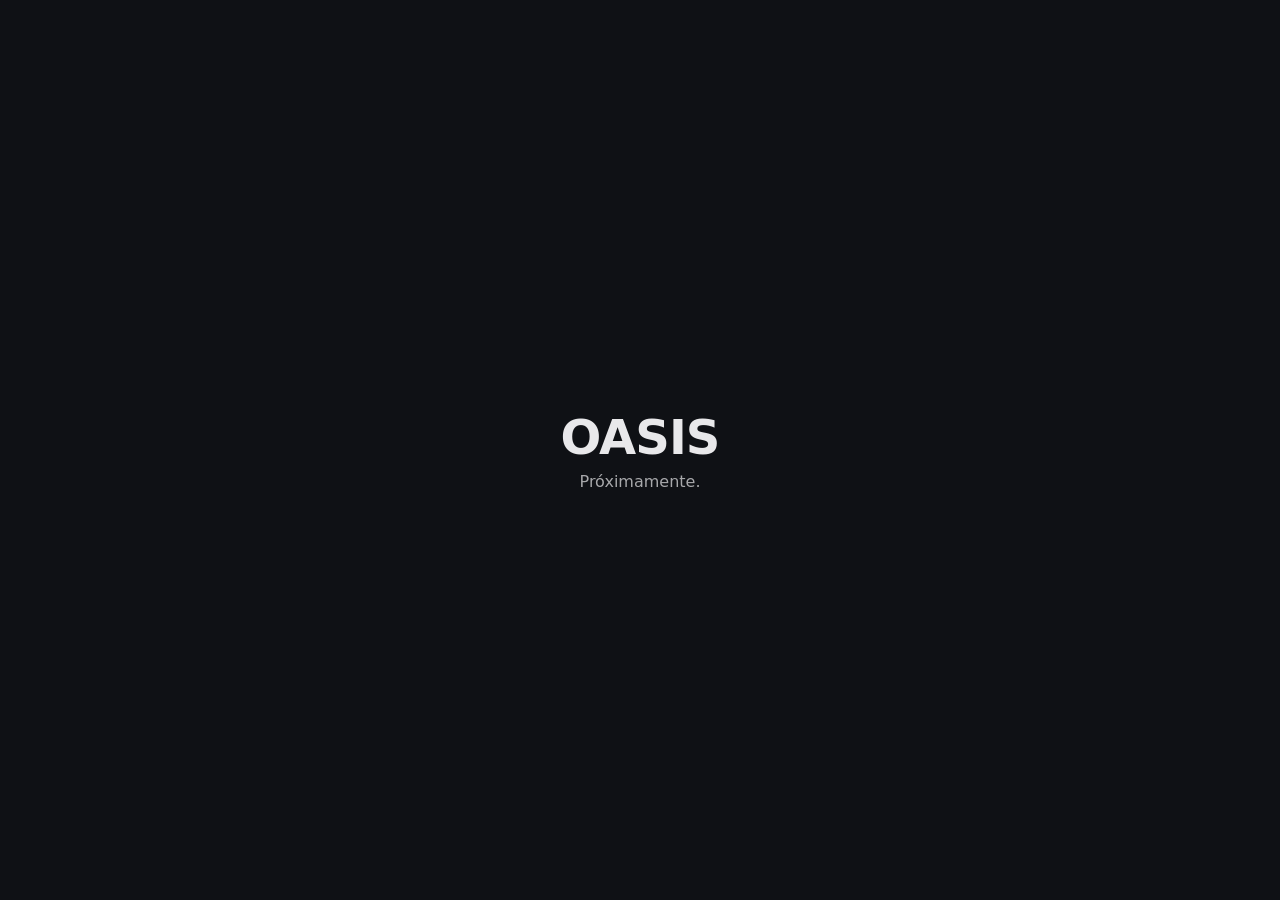
==== index.html @ 31f681fe "Página temporal «Próximamente»" ====
<!doctype html>
<html lang="es">
<head>
<meta charset="utf-8">
<meta name="viewport" content="width=device-width, initial-scale=1">
<title>OASIS · Próximamente</title>
<meta name="robots" content="noindex">
<style>
  :root { color-scheme: light dark; }
  html,body { height:100%; margin:0; }
  body { display:grid; place-items:center; font-family: system-ui, -apple-system, "Segoe UI", sans-serif; background:#0f1115; color:#e8e8ea; }
  main { text-align:center; padding:16px; }
  h1 { font-size: clamp(1.8rem, 5vw, 3rem); margin:0 0 .4rem; letter-spacing:-.02em; }
  p { margin:0; opacity:.7; }
</style>
</head>
<body>
<main>
  <h1>OASIS</h1>
  <p>Próximamente.</p>
</main>
</body>
</html>
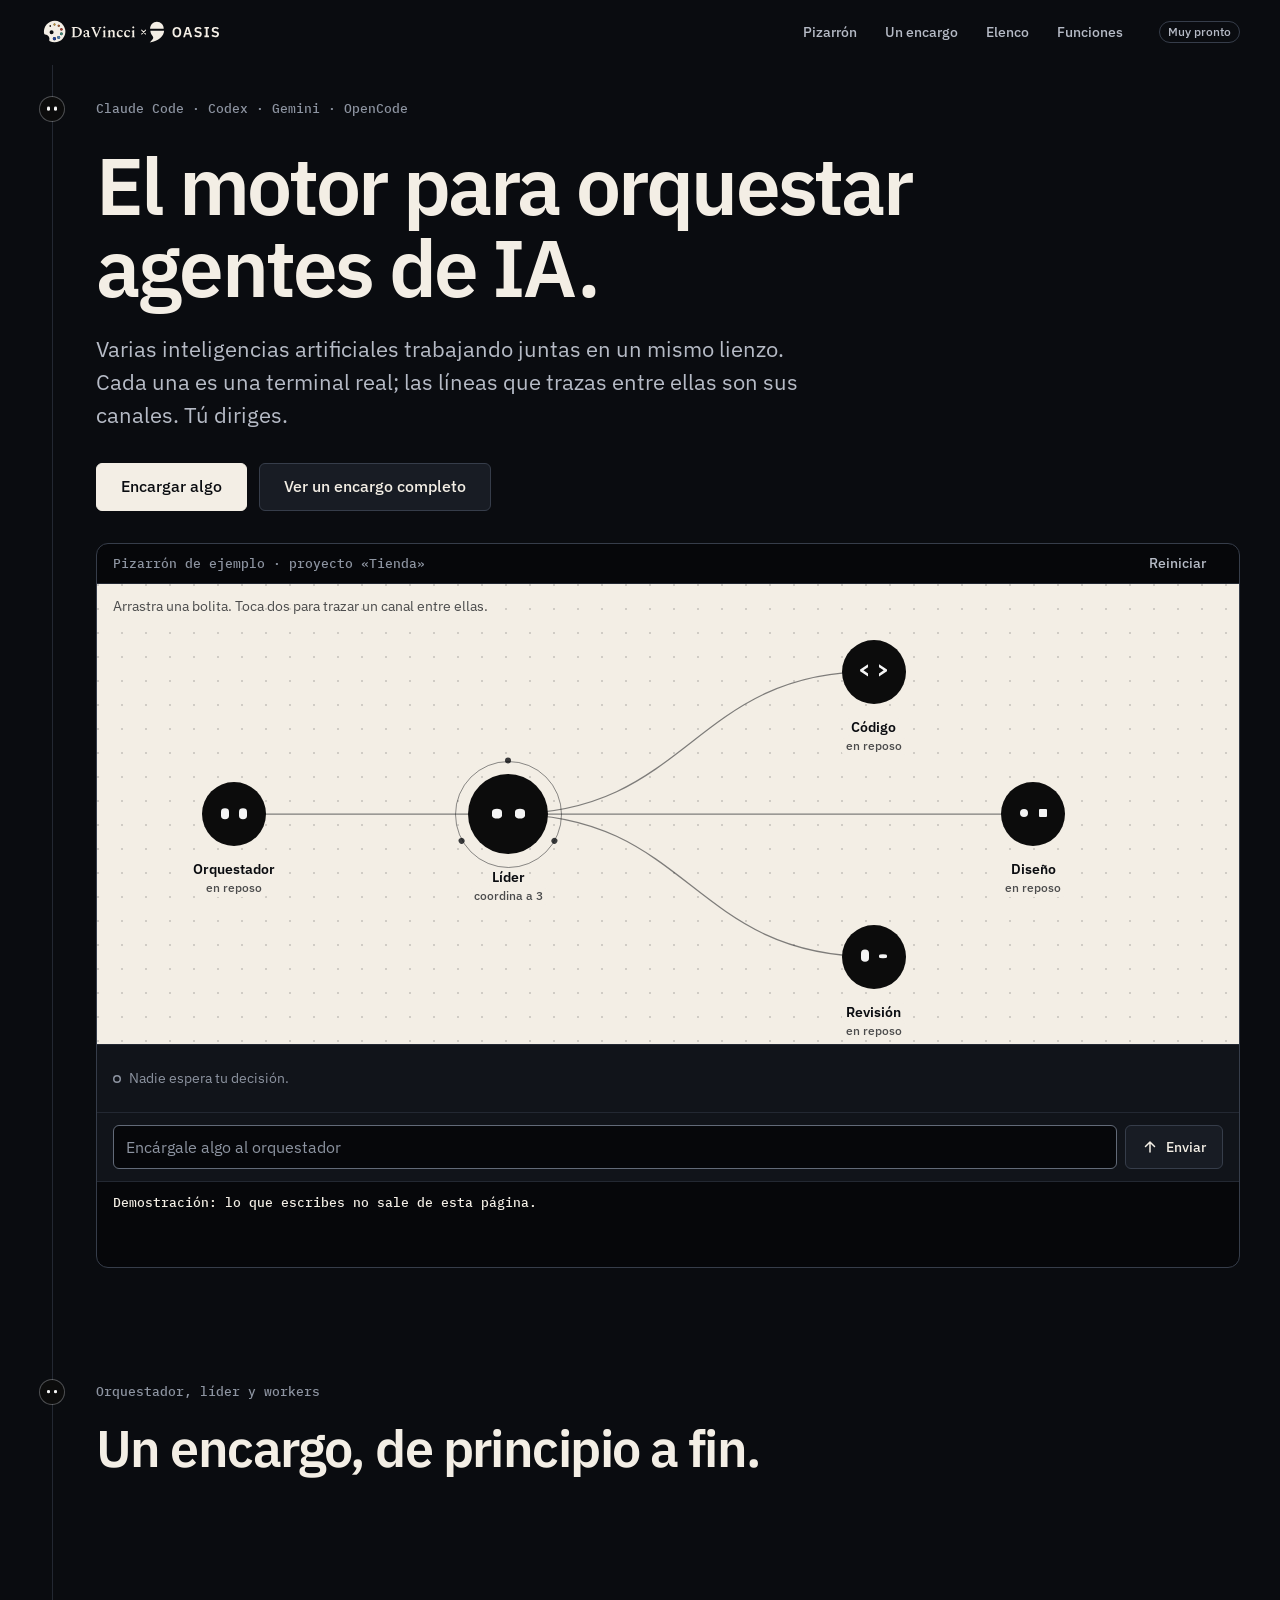
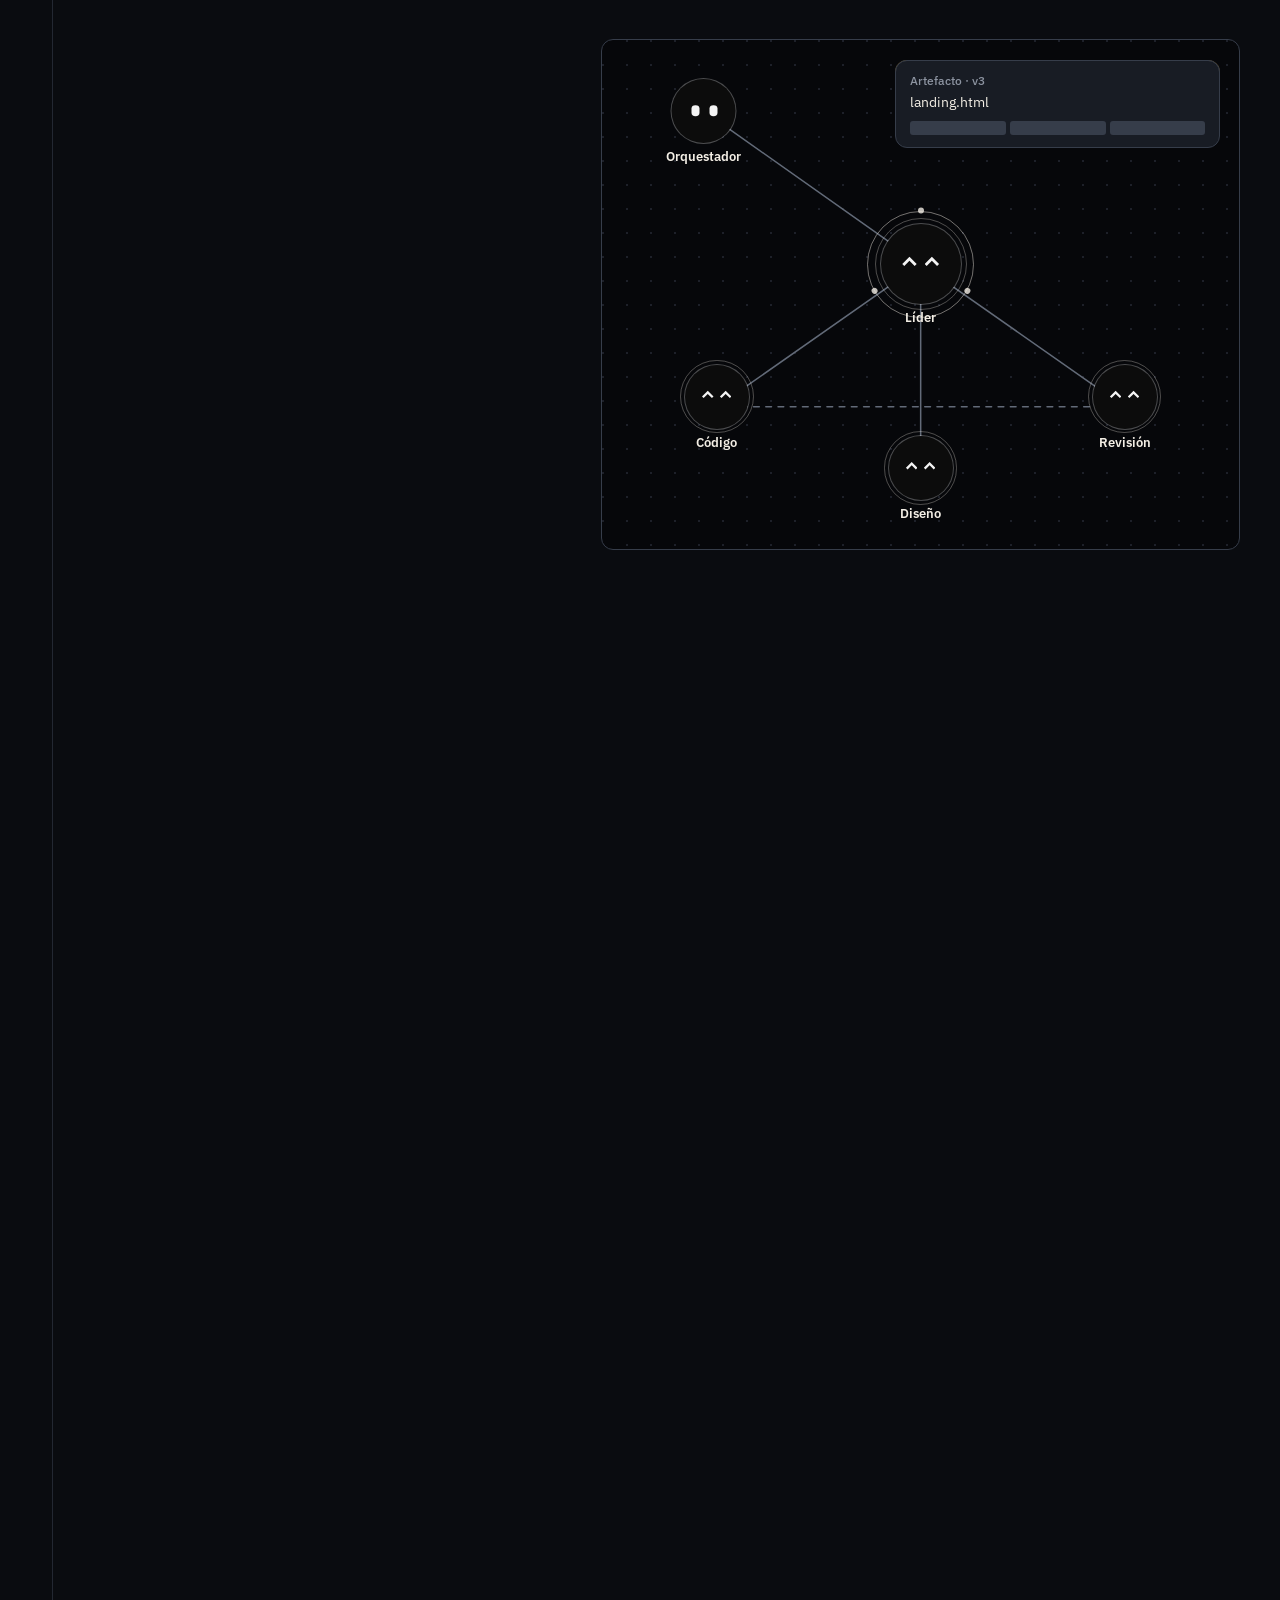
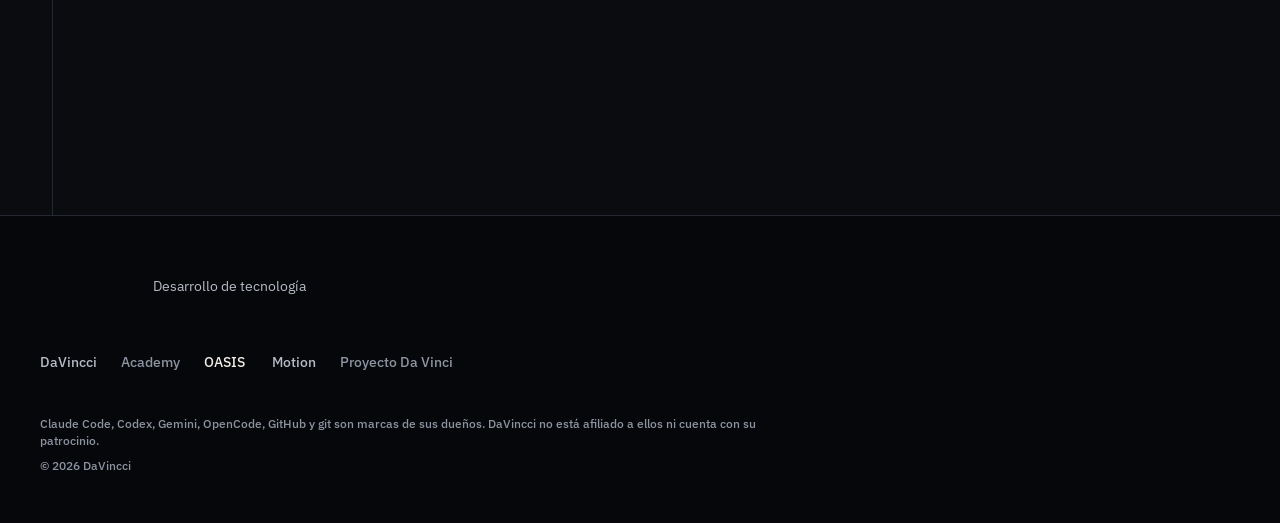
==== commit 66a19099: "Landing de oasis.davincci.tech" ====
--- a/index.html
+++ b/index.html
@@ -1,23 +1,423 @@
 <!doctype html>
-<html lang="es">
+<html lang="es-MX">
 <head>
 <meta charset="utf-8">
 <meta name="viewport" content="width=device-width, initial-scale=1">
-<title>OASIS · Próximamente</title>
-<meta name="robots" content="noindex">
-<style>
-  :root { color-scheme: light dark; }
-  html,body { height:100%; margin:0; }
-  body { display:grid; place-items:center; font-family: system-ui, -apple-system, "Segoe UI", sans-serif; background:#0f1115; color:#e8e8ea; }
-  main { text-align:center; padding:16px; }
-  h1 { font-size: clamp(1.8rem, 5vw, 3rem); margin:0 0 .4rem; letter-spacing:-.02em; }
-  p { margin:0; opacity:.7; }
-</style>
+<meta http-equiv="Content-Security-Policy" content="default-src 'none'; script-src 'self'; style-src 'self'; img-src 'self'; font-src 'self'; base-uri 'none'; form-action 'none'">
+<meta name="referrer" content="strict-origin-when-cross-origin">
+<title>OASIS · El motor para orquestar agentes de IA</title>
+<meta name="description" content="OASIS es un pizarrón donde varias inteligencias artificiales trabajan juntas: terminales reales sobre un lienzo, unidas por líneas que son sus canales. Tú diriges.">
+<meta name="theme-color" content="#0A0C10">
+<meta name="color-scheme" content="dark">
+<link rel="icon" href="comun/marca/oasis/reflejo-favicon.svg" type="image/svg+xml">
+<link rel="preload" href="comun/fuentes/ibm-plex-sans-latin-400-normal.woff2" as="font" type="font/woff2" crossorigin>
+<link rel="preload" href="comun/fuentes/ibm-plex-sans-latin-600-normal.woff2" as="font" type="font/woff2" crossorigin>
+<link rel="stylesheet" href="comun/agentitos.css">
+<link rel="stylesheet" href="comun/base.css">
+<link rel="stylesheet" href="oasis.css">
+<script src="comun/arranque.js"></script>
 </head>
 <body>
-<main>
-  <h1>OASIS</h1>
-  <p>Próximamente.</p>
+<a class="saltar" href="#contenido">Saltar al contenido</a>
+
+<header class="barra">
+  <div class="cont">
+    <a class="marca" href="#contenido" aria-label="DaVincci × OASIS, inicio">
+      <img src="comun/marca/lockup-oasis-color-oscuro.svg" alt="DaVincci × OASIS" width="179" height="28">
+    </a>
+    <nav class="barra-nav" aria-label="Secciones">
+      <a href="#pizarron">Pizarrón</a>
+      <a href="#equipo">Un encargo</a>
+      <a href="#elenco">Elenco</a>
+      <a href="#funciones">Funciones</a>
+    </nav>
+    <div class="barra-fin"><span class="etiqueta">Muy pronto</span></div>
+    <details class="menu">
+      <summary aria-label="Menú">
+        <svg class="tres" viewBox="0 0 20 20" aria-hidden="true"><path d="M3 6h14M3 10h14M3 14h14"/></svg>
+        <svg class="x" viewBox="0 0 20 20" aria-hidden="true"><path d="M5 5l10 10M15 5L5 15"/></svg>
+      </summary>
+      <nav class="menu-panel" aria-label="Secciones">
+        <a href="#pizarron">Pizarrón</a>
+        <a href="#equipo">Un encargo</a>
+        <a href="#elenco">Elenco</a>
+        <a href="#funciones">Funciones</a>
+        <p class="nota"><span class="etiqueta">Muy pronto</span></p>
+      </nav>
+    </details>
+  </div>
+</header>
+
+<main id="contenido">
+  <div class="recorrido" aria-hidden="true"><div><i></i><b></b></div></div>
+
+  <section class="tramo heroe" id="pizarron" aria-labelledby="t-heroe">
+    <div class="cont">
+      <div class="tramo-cab heroe-cab">
+        <p class="sobre"><span class="nodo" aria-hidden="true"><span class="agentito t24" data-rol="general" data-animo="reposo" data-chico aria-hidden="true"><span class="ag-orbe"></span><span class="ag-anillo"></span><span class="ag-cara"><span class="ag-mirada"><span class="ag-ojo"><i class="ag-parpado"></i></span><span class="ag-ojo"><i class="ag-parpado"></i></span></span></span></span></span><span class="dato">Claude Code · Codex · Gemini · OpenCode</span></p>
+        <h1 class="display-1" id="t-heroe">El motor para orquestar agentes de IA.</h1>
+        <p class="entrada">Varias inteligencias artificiales trabajando juntas en un mismo lienzo. Cada una es una terminal real; las líneas que trazas entre ellas son sus canales. Tú diriges.</p>
+        <div class="heroe-botones">
+          <a class="btn primario l" href="#encargo" data-enfoca="#encargo">Encargar algo</a>
+          <a class="btn l" href="#equipo">Ver un encargo completo</a>
+        </div>
+      </div>
+
+      <div class="marco pizarron rv" id="demo" data-pausa data-pizarron>
+        <div class="marco-cab">
+          <span class="dato">Pizarrón de ejemplo<span class="solo-ancho"> · proyecto «Tienda»</span></span>
+          <span class="fin"><button type="button" class="btn fantasma m" data-reiniciar>Reiniciar</button></span>
+        </div>
+        <div class="lienzo lienzo-crema" data-lienzo>
+          <svg class="lineas" viewBox="0 0 100 100" preserveAspectRatio="none" aria-hidden="true" focusable="false">
+            <g class="respaldo ancho"><path d="M12 50 36 50M36 50 68 19M36 50 82 50M36 50 68 81"/></g>
+            <g class="respaldo angosto"><path d="M50 13 50 42M50 42 18 77M50 42 50 82M50 42 82 77"/></g>
+            <g data-hilos></g>
+          </svg>
+          <button type="button" class="n n-orq" data-id="orq" data-nombre="Orquestador">
+            <span class="agentito" data-rol="general" data-animo="reposo" data-mira="puntero" aria-hidden="true"><span class="ag-orbe"></span><span class="ag-anillo"></span><span class="ag-cara"><span class="ag-mirada"><span class="ag-ojo"><i class="ag-parpado"></i></span><span class="ag-ojo"><i class="ag-parpado"></i></span></span></span></span>
+            <span class="n-nombre">Orquestador</span><span class="n-estado" data-estado>en reposo</span>
+          </button>
+          <button type="button" class="n n-lid" data-id="lid" data-nombre="Líder">
+            <span class="agentito jefe" data-rol="lider" data-animo="reposo" data-mira="puntero" aria-hidden="true"><span class="ag-orbita"><i></i><i></i><i></i></span><span class="ag-orbe"></span><span class="ag-anillo"></span><span class="ag-cara"><span class="ag-mirada"><span class="ag-ojo"><i class="ag-parpado"></i></span><span class="ag-ojo"><i class="ag-parpado"></i></span></span></span></span>
+            <span class="n-nombre">Líder</span><span class="n-estado" data-estado>coordina a 3</span>
+          </button>
+          <button type="button" class="n n-cod" data-id="cod" data-nombre="Código">
+            <span class="agentito" data-rol="codigo" data-animo="reposo" data-mira="puntero" aria-hidden="true"><span class="ag-orbe"></span><span class="ag-anillo"></span><span class="ag-cara"><span class="ag-mirada"><span class="ag-ojo"><i class="ag-parpado"></i></span><span class="ag-ojo"><i class="ag-parpado"></i></span></span></span></span>
+            <span class="n-nombre">Código</span><span class="n-estado" data-estado>en reposo</span>
+          </button>
+          <button type="button" class="n n-dis" data-id="dis" data-nombre="Diseño">
+            <span class="agentito" data-rol="diseno" data-animo="reposo" data-mira="puntero" aria-hidden="true"><span class="ag-orbe"></span><span class="ag-anillo"></span><span class="ag-cara"><span class="ag-mirada"><span class="ag-ojo"><i class="ag-parpado"></i></span><span class="ag-ojo"><i class="ag-parpado"></i></span></span></span></span>
+            <span class="n-nombre">Diseño</span><span class="n-estado" data-estado>en reposo</span>
+          </button>
+          <button type="button" class="n n-rev" data-id="rev" data-nombre="Revisión">
+            <span class="agentito" data-rol="revision" data-animo="reposo" data-mira="puntero" aria-hidden="true"><span class="ag-orbe"></span><span class="ag-anillo"></span><span class="ag-cara"><span class="ag-mirada"><span class="ag-ojo"><i class="ag-parpado"></i></span><span class="ag-ojo"><i class="ag-parpado"></i></span></span></span></span>
+            <span class="n-nombre">Revisión</span><span class="n-estado" data-estado>en reposo</span>
+          </button>
+
+          <p class="pista cuerpo-s" data-pista>Arrastra una bolita. Toca dos para trazar un canal entre ellas.</p>
+        </div>
+
+        <div class="decision" data-decision data-pide="no" aria-live="polite">
+          <p class="cuerpo-s decision-libre"><span class="punto hueco" aria-hidden="true"></span>Nadie espera tu decisión.</p>
+          <p class="cuerpo-s decision-pide"><span class="punto aviso" aria-hidden="true"></span><b>Revisión espera tu decisión.</b> <span data-pregunta>¿Publico la landing con el checkout nuevo?</span></p>
+          <div class="decision-botones decision-pide">
+            <button type="button" class="btn" data-responde="aprobar">Aprobar</button>
+            <button type="button" class="btn fantasma" data-responde="cambios">Pedir cambios</button>
+          </div>
+        </div>
+
+        <div class="encargo" data-encargo role="group" aria-label="Encargo de ejemplo">
+          <label class="solo-lector" for="encargo">Encargo para el orquestador</label>
+          <input id="encargo" name="encargo" type="text" autocomplete="off" maxlength="120" placeholder="Encárgale algo al orquestador" enterkeyhint="send">
+          <button type="button" class="btn" data-envia aria-label="Enviar el encargo">
+            <svg viewBox="0 0 16 16" aria-hidden="true"><path d="M8 13V3M3.5 7.5L8 3l4.5 4.5"/></svg><span class="solo-ancho">Enviar</span>
+          </button>
+        </div>
+        <ol class="bitacora" data-bitacora aria-live="polite" aria-label="Lo último que pasó por el bus">
+          <li class="dato">Demostración: lo que escribes no sale de esta página.</li>
+        </ol>
+      </div>
+    </div>
+  </section>
+
+  <section class="tramo escena" id="equipo" aria-labelledby="t-equipo">
+    <div class="cont">
+      <header class="tramo-cab">
+        <p class="sobre"><span class="nodo" aria-hidden="true"><span class="agentito t24" data-rol="lider" data-animo="reposo" data-chico aria-hidden="true"><span class="ag-orbita"><i></i><i></i><i></i></span><span class="ag-orbe"></span><span class="ag-anillo"></span><span class="ag-cara"><span class="ag-mirada"><span class="ag-ojo"><i class="ag-parpado"></i></span><span class="ag-ojo"><i class="ag-parpado"></i></span></span></span></span></span><span class="dato">Orquestador, líder y workers</span></p>
+        <h2 class="display-2" id="t-equipo">Un encargo, de principio a fin.</h2>
+      </header>
+    </div>
+    <div class="escena-alto" data-progreso="fijo:5" data-escena>
+      <div class="escena-fija">
+        <div class="cont escena-rejilla">
+          <div class="escena-arte" data-pausa aria-hidden="true">
+            <div class="lienzo-esc">
+              <svg class="lineas-esc" viewBox="0 0 500 400" focusable="false">
+                <path class="h h1" pathLength="1" d="M80 56L250 176"/>
+                <path class="h h2" pathLength="1" d="M250 176L90 288"/>
+                <path class="h h3" pathLength="1" d="M250 176L250 344"/>
+                <path class="h h4" pathLength="1" d="M250 176L410 288"/>
+                <path class="h bus" pathLength="1" d="M90 288L410 288"/>
+              </svg>
+              <div class="e e-orq"><span class="agentito" data-rol="general" data-animo="reposo" data-e="orq" aria-hidden="true"><span class="ag-orbe"></span><span class="ag-anillo"></span><span class="ag-cara"><span class="ag-mirada"><span class="ag-ojo"><i class="ag-parpado"></i></span><span class="ag-ojo"><i class="ag-parpado"></i></span></span></span></span><span class="n-nombre">Orquestador</span></div>
+              <div class="e e-lid"><span class="agentito jefe" data-rol="lider" data-animo="terminado" data-e="lid" aria-hidden="true"><span class="ag-orbita"><i></i><i></i><i></i></span><span class="ag-orbe"></span><span class="ag-anillo"></span><span class="ag-cara"><span class="ag-mirada"><span class="ag-ojo"><i class="ag-parpado"></i></span><span class="ag-ojo"><i class="ag-parpado"></i></span></span></span></span><span class="n-nombre">Líder</span></div>
+              <div class="e e-cod"><span class="agentito" data-rol="codigo" data-animo="terminado" data-e="cod" aria-hidden="true"><span class="ag-orbe"></span><span class="ag-anillo"></span><span class="ag-cara"><span class="ag-mirada"><span class="ag-ojo"><i class="ag-parpado"></i></span><span class="ag-ojo"><i class="ag-parpado"></i></span></span></span></span><span class="n-nombre">Código</span></div>
+              <div class="e e-dis"><span class="agentito" data-rol="diseno" data-animo="terminado" data-e="dis" aria-hidden="true"><span class="ag-orbe"></span><span class="ag-anillo"></span><span class="ag-cara"><span class="ag-mirada"><span class="ag-ojo"><i class="ag-parpado"></i></span><span class="ag-ojo"><i class="ag-parpado"></i></span></span></span></span><span class="n-nombre">Diseño</span></div>
+              <div class="e e-rev"><span class="agentito" data-rol="revision" data-animo="terminado" data-e="rev" aria-hidden="true"><span class="ag-orbe"></span><span class="ag-anillo"></span><span class="ag-cara"><span class="ag-mirada"><span class="ag-ojo"><i class="ag-parpado"></i></span><span class="ag-ojo"><i class="ag-parpado"></i></span></span></span></span><span class="n-nombre">Revisión</span></div>
+              <span class="viajero"></span>
+              <div class="globo g-encargo"><span class="micro">Tú</span><p class="cuerpo-s">Saca la landing nueva y revisa el checkout.</p></div>
+              <div class="globo g-decision"><p class="cuerpo-s"><span class="punto aviso"></span><b>Revisión espera tu decisión.</b></p><p class="falsos"><span>Aprobar</span><span>Pedir cambios</span></p></div>
+              <div class="globo g-artefacto"><span class="micro">Artefacto · v3</span><p class="cuerpo-s">landing.html</p><span class="mini-pagina"><i></i><i></i><i></i></span></div>
+            </div>
+          </div>
+          <ol class="leyendas">
+            <li><span class="dato">1 de 5</span><h3 class="titulo-1">Lo pides en una frase.</h3><p class="cuerpo">Le escribes al orquestador como a una persona. También puedes dictarlo: la voz se transcribe en tu propia máquina.</p></li>
+            <li><span class="dato">2 de 5</span><h3 class="titulo-1">Él arma el equipo.</h3><p class="cuerpo">Decide qué proyectos toca, crea un worker por frente y le da a cada uno su carpeta, su modelo y su encargo. Un líder los coordina.</p></li>
+            <li><span class="dato">3 de 5</span><h3 class="titulo-1">Se hablan por las líneas.</h3><p class="cuerpo">Cada línea es un canal. Por ahí Código le avisa a Revisión que ya hay algo que leer, sin pasar por ti.</p></li>
+            <li><span class="dato">4 de 5</span><h3 class="titulo-1">A ti te llega lo que hay que decidir.</h3><p class="cuerpo">La Bandeja junta solo lo tuyo: una decisión pendiente o un turno terminado. La coordinación entre ellos no te interrumpe.</p></li>
+            <li><span class="dato">5 de 5</span><h3 class="titulo-1">Queda algo que se puede abrir.</h3><p class="cuerpo">El resultado se publica como artefacto, con sus versiones, y la tarea cierra su rama.</p></li>
+          </ol>
+        </div>
+      </div>
+    </div>
+  </section>
+
+  <section class="tramo" id="elenco" aria-labelledby="t-elenco">
+    <div class="cont">
+      <header class="tramo-cab rv">
+        <p class="sobre"><span class="nodo" aria-hidden="true"><span class="agentito t24" data-rol="diseno" data-animo="reposo" data-chico aria-hidden="true"><span class="ag-orbe"></span><span class="ag-anillo"></span><span class="ag-cara"><span class="ag-mirada"><span class="ag-ojo"><i class="ag-parpado"></i></span><span class="ag-ojo"><i class="ag-parpado"></i></span></span></span></span></span><span class="dato">12 roles, un rasgo cada uno</span></p>
+        <h2 class="display-2" id="t-elenco">Cada worker tiene cara.</h2>
+        <p class="entrada">Una bolita por worker. Los ojos dicen su rol y el anillo, su estado. Así reconoces a tu equipo de un vistazo, también a 24 px.</p>
+      </header>
+      <div class="elenco" data-pausa>
+        <div class="elenco-barra rv">
+          <div class="pestanas" role="group" aria-label="Estado de las bolitas" data-elige="animo" data-en="#elenco .elenco-lista" data-hijos=".agentito">
+            <button type="button" data-valor="trabajando" aria-pressed="true">Trabajando</button>
+            <button type="button" data-valor="reposo" aria-pressed="false">En reposo</button>
+            <button type="button" data-valor="esperando" aria-pressed="false">Espera tu decisión</button>
+            <button type="button" data-valor="terminado" aria-pressed="false">Terminó</button>
+            <button type="button" data-valor="error" aria-pressed="false">Error</button>
+            <button type="button" data-valor="dormido" aria-pressed="false">Dormido</button>
+          </div>
+          <p class="cuerpo-s elenco-nota" data-nota-animo aria-live="polite">El anillo blanco late y cada rol hace su gesto.</p>
+        </div>
+        <ul class="elenco-lista">
+          <li class="rv"><span class="agentito jefe" data-rol="lider" data-animo="trabajando" aria-hidden="true"><span class="ag-orbita"><i></i><i></i><i></i></span><span class="ag-orbe"></span><span class="ag-anillo"></span><span class="ag-cara"><span class="ag-mirada"><span class="ag-ojo"><i class="ag-parpado"></i></span><span class="ag-ojo"><i class="ag-parpado"></i></span></span></span></span><div><h3 class="titulo-3">Líder</h3><p class="cuerpo-s">Coordina a los workers de una tarea: reparte, junta y decide.</p><p class="micro">Una órbita con un punto por worker.</p></div></li>
+          <li class="rv"><span class="agentito" data-rol="planificador" data-animo="trabajando" aria-hidden="true"><span class="ag-orbe"></span><span class="ag-anillo"></span><span class="ag-cara"><span class="ag-mirada"><span class="ag-ojo"><i class="ag-parpado"></i></span><span class="ag-ojo"><i class="ag-parpado"></i></span></span></span></span><div><h3 class="titulo-3">Planificador</h3><p class="cuerpo-s">Descompone y planea, sin tocar código.</p><p class="micro">La única silueta cuadrada.</p></div></li>
+          <li class="rv"><span class="agentito" data-rol="codigo" data-animo="trabajando" aria-hidden="true"><span class="ag-orbe"></span><span class="ag-anillo"></span><span class="ag-cara"><span class="ag-mirada"><span class="ag-ojo"><i class="ag-parpado"></i></span><span class="ag-ojo"><i class="ag-parpado"></i></span></span></span></span><div><h3 class="titulo-3">Código</h3><p class="cuerpo-s">Escribe y arregla código en su rama.</p><p class="micro">Sus ojos son una etiqueta: &lt; &gt;.</p></div></li>
+          <li class="rv"><span class="agentito" data-rol="revision" data-animo="trabajando" aria-hidden="true"><span class="ag-orbe"></span><span class="ag-anillo"></span><span class="ag-cara"><span class="ag-mirada"><span class="ag-ojo"><i class="ag-parpado"></i></span><span class="ag-ojo"><i class="ag-parpado"></i></span></span></span></span><div><h3 class="titulo-3">Revisión</h3><p class="cuerpo-s">Revisa PR y diffs.</p><p class="micro">Entrecierra un ojo y lee despacio.</p></div></li>
+          <li class="rv"><span class="agentito" data-rol="verificador" data-animo="trabajando" aria-hidden="true"><span class="ag-orbe"></span><span class="ag-anillo"></span><span class="ag-cara"><span class="ag-mirada"><span class="ag-ojo"><i class="ag-parpado"></i></span><span class="ag-ojo"><i class="ag-parpado"></i></span></span></span></span><div><h3 class="titulo-3">Verificador</h3><p class="cuerpo-s">Corre pruebas y da el visto bueno.</p><p class="micro">Un ojo es una mira; el otro guiña.</p></div></li>
+          <li class="rv"><span class="agentito" data-rol="investigacion" data-animo="trabajando" aria-hidden="true"><span class="ag-orbe"></span><span class="ag-anillo"></span><span class="ag-cara"><span class="ag-mirada"><span class="ag-ojo"><i class="ag-parpado"></i></span><span class="ag-ojo"><i class="ag-parpado"></i></span></span></span></span><div><h3 class="titulo-3">Investigación</h3><p class="cuerpo-s">Busca y compara fuentes.</p><p class="micro">Un ojo grande, como visto con lupa.</p></div></li>
+          <li class="rv"><span class="agentito" data-rol="render" data-animo="trabajando" aria-hidden="true"><span class="ag-orbe"></span><span class="ag-anillo"></span><span class="ag-cara"><span class="ag-mirada"><span class="ag-ojo"><i class="ag-parpado"></i></span><span class="ag-ojo"><i class="ag-parpado"></i></span></span></span></span><div><h3 class="titulo-3">Render</h3><p class="cuerpo-s">Renders, video y edición.</p><p class="micro">Un solo ojo panorámico.</p></div></li>
+          
+          <li class="rv"><span class="agentito" data-rol="infra" data-animo="trabajando" aria-hidden="true"><span class="ag-orbe"></span><span class="ag-anillo"></span><span class="ag-cara"><span class="ag-mirada"><span class="ag-ojo"><i class="ag-parpado"></i></span><span class="ag-ojo"><i class="ag-parpado"></i></span></span></span></span><div><h3 class="titulo-3">Infra</h3><p class="cuerpo-s">Servidores, mudanzas y despliegues.</p><p class="micro">Ojos de píxel, como los LED de un servidor.</p></div></li>
+          <li class="rv"><span class="agentito" data-rol="diseno" data-animo="trabajando" aria-hidden="true"><span class="ag-orbe"></span><span class="ag-anillo"></span><span class="ag-cara"><span class="ag-mirada"><span class="ag-ojo"><i class="ag-parpado"></i></span><span class="ag-ojo"><i class="ag-parpado"></i></span></span></span></span><div><h3 class="titulo-3">Diseño</h3><p class="cuerpo-s">Interfaz, marca y vistas previas.</p><p class="micro">Un ojo redondo y uno cuadrado.</p></div></li>
+          <li class="rv"><span class="agentito" data-rol="datos" data-animo="trabajando" aria-hidden="true"><span class="ag-orbe"></span><span class="ag-anillo"></span><span class="ag-cara"><span class="ag-mirada"><span class="ag-ojo"><i class="ag-parpado"></i></span><span class="ag-ojo"><i class="ag-parpado"></i></span></span></span></span><div><h3 class="titulo-3">Datos</h3><p class="cuerpo-s">Tablas, análisis y migraciones.</p><p class="micro">Dos barras de una gráfica.</p></div></li>
+          <li class="rv"><span class="agentito" data-rol="redactor" data-animo="trabajando" aria-hidden="true"><span class="ag-orbe"></span><span class="ag-anillo"></span><span class="ag-cara"><span class="ag-mirada"><span class="ag-ojo"><i class="ag-parpado"></i></span><span class="ag-ojo"><i class="ag-parpado"></i></span></span></span></span><div><h3 class="titulo-3">Redactor</h3><p class="cuerpo-s">Textos, guiones y contenido.</p><p class="micro">Ojos de comillas.</p></div></li>
+          <li class="rv"><span class="agentito" data-rol="general" data-animo="trabajando" aria-hidden="true"><span class="ag-orbe"></span><span class="ag-anillo"></span><span class="ag-cara"><span class="ag-mirada"><span class="ag-ojo"><i class="ag-parpado"></i></span><span class="ag-ojo"><i class="ag-parpado"></i></span></span></span></span><div><h3 class="titulo-3">General</h3><p class="cuerpo-s">Sin rol fijo: toma lo que haga falta.</p><p class="micro">Dos ojos ovalados: la base de todos.</p></div></li>
+        </ul>
+      </div>
+    </div>
+  </section>
+
+  <section class="tramo" id="funciones" aria-labelledby="t-funciones">
+    <div class="cont">
+      <header class="tramo-cab rv">
+        <p class="sobre"><span class="nodo" aria-hidden="true"><span class="agentito t24" data-rol="codigo" data-animo="reposo" data-chico aria-hidden="true"><span class="ag-orbe"></span><span class="ag-anillo"></span><span class="ag-cara"><span class="ag-mirada"><span class="ag-ojo"><i class="ag-parpado"></i></span><span class="ag-ojo"><i class="ag-parpado"></i></span></span></span></span></span><span class="dato">Cinco piezas que puedes tocar</span></p>
+        <h2 class="display-2" id="t-funciones">Lo que rodea al pizarrón.</h2>
+      </header>
+
+      <div class="demos">
+        <article class="demo d-bus rv" aria-labelledby="t-bus">
+          <div class="demo-texto">
+            <h3 class="titulo-2" id="t-bus">Se hablan por un bus.</h3>
+            <p class="cuerpo-s">Cada worker trae cuatro herramientas para hablar con sus vecinos del pizarrón. Solo alcanza a quien tú le conectaste.</p>
+          </div>
+          <div class="marco" data-bus>
+            <div class="marco-cab"><span class="dato">Worker «Código» · bus del pizarrón</span></div>
+            <div class="bus">
+              <div class="bus-lista" role="group" aria-label="Herramientas del bus">
+                <button type="button" class="codigo" data-herramienta="vecinos" aria-pressed="true">vecinos()</button>
+                <button type="button" class="codigo" data-herramienta="enviar" aria-pressed="false">enviar(a, mensaje)</button>
+                <button type="button" class="codigo" data-herramienta="salida" aria-pressed="false">leer_salida(nodo)</button>
+                <button type="button" class="codigo" data-herramienta="buzon" aria-pressed="false">leer_buzon()</button>
+              </div>
+              <div class="bus-salida">
+                <p class="cuerpo-s" data-bus-que>Muestra con quién estás conectado y si puedes escribirle.</p>
+                <pre class="codigo" data-bus-salida tabindex="0" aria-label="Resultado de ejemplo">vecinos()
+
+[
+  { "id": "lider", "estado": "activa" },
+  { "id": "revision", "estado": "activa" }
+]</pre>
+              </div>
+            </div>
+          </div>
+        </article>
+
+        <article class="demo d-boveda rv" aria-labelledby="t-boveda">
+          <div class="demo-texto">
+            <h3 class="titulo-2" id="t-boveda">Las llaves no pasan por el chat.</h3>
+            <p class="cuerpo-s">Los secretos viven cifrados en la Bóveda, cada uno con su alcance. Un worker los usa dentro de un comando; si un valor aparece en un mensaje, sale enmascarado.</p>
+          </div>
+          <div class="marco" data-boveda>
+            <div class="marco-cab"><span class="dato">Bóveda · ejemplo</span><span class="fin"><svg class="ico t3" viewBox="0 0 16 16" aria-hidden="true"><path d="M4 7V5a4 4 0 0 1 8 0v2M3.5 7h9a1 1 0 0 1 1 1v5a1 1 0 0 1-1 1h-9a1 1 0 0 1-1-1V8a1 1 0 0 1 1-1Z"/></svg></span></div>
+            <ul class="secretos">
+              <li><span class="codigo">repo-ejemplo</span><span class="micro">global</span><span class="codigo t3" aria-label="valor oculto">••••••••</span></li>
+              <li><span class="codigo">stripe-prueba</span><span class="micro">proyecto Tienda</span><span class="codigo t3" aria-label="valor oculto">••••••••</span></li>
+              <li><span class="codigo">correo-envios</span><span class="micro">Tienda y Boletín</span><span class="codigo t3" aria-label="valor oculto">••••••••</span></li>
+            </ul>
+            <p class="orden codigo"><span class="t3" aria-hidden="true">$ </span>git push <span class="t3">· el worker usa</span> ••••[repo-ejemplo]</p>
+            <div class="redactar" data-redactar role="group" aria-label="Mensaje de ejemplo">
+              <label class="micro" for="msj-boveda">Escribe un mensaje con la clave de ejemplo <code>sk_ejemplo_4242</code></label>
+              <div class="redactar-fila">
+                <input id="msj-boveda" type="text" autocomplete="off" maxlength="90" value="La clave de prueba es sk_ejemplo_4242">
+                <button type="button" class="btn m" data-envia>Mandar</button>
+              </div>
+              <p class="redactado cuerpo-s" data-redactado aria-live="polite"><span class="micro">Así llega al chat</span><span data-texto>La clave de prueba es ••••[stripe-prueba]</span></p>
+            </div>
+          </div>
+        </article>
+
+        <article class="demo d-tareas rv" aria-labelledby="t-tareas">
+          <div class="demo-texto">
+            <h3 class="titulo-2" id="t-tareas">Cada pedido es una rama.</h3>
+            <p class="cuerpo-s">Las tareas se leen como un <code>git log --graph</code>: una línea por pedido y sus movimientos como commits. El punto dice quién la tiene.</p>
+          </div>
+          <div class="marco tareas" data-tareas data-filtro="toca">
+            <div class="marco-cab">
+              <div class="pestanas" role="group" aria-label="Filtro de tareas" data-elige="filtro" data-en="[data-tareas]">
+                <button type="button" data-valor="toca" aria-pressed="true">Te toca <span class="cuenta" data-cuenta="toca">2</span></button>
+                <button type="button" data-valor="marcha" aria-pressed="false">En marcha <span class="cuenta" data-cuenta="marcha">3</span></button>
+                <button type="button" data-valor="todo" aria-pressed="false">Todo <span class="cuenta" data-cuenta="todo">6</span></button>
+              </div>
+            </div>
+            <ul class="ramas">
+              <li data-espera="toca">
+                <button type="button" class="rama" aria-expanded="true"><span class="punto aviso" aria-hidden="true"></span><span class="rama-t">Aprobar la landing nueva</span><span class="rama-q" data-quien>te toca · decidir</span><span class="rama-h dato">5 min</span></button>
+                <div class="rama-detalle">
+                  <ol class="commits"><li>Pedido</li><li>Se lanzó a Diseño</li><li>Diseño publicó el artefacto v3</li><li class="ahora">Ahora te toca</li></ol>
+                  <div class="respuestas" data-respuestas><button type="button" class="btn m" data-cierra>Aprobar</button><button type="button" class="btn fantasma m" data-devuelve>Pedir cambios</button></div>
+                </div>
+              </li>
+              <li data-espera="toca">
+                <button type="button" class="rama" aria-expanded="false"><span class="punto aviso" aria-hidden="true"></span><span class="rama-t">Elegir el dominio</span><span class="rama-q" data-quien>te toca · decidir</span><span class="rama-h dato">2 h</span></button>
+                <div class="rama-detalle">
+                  <ol class="commits"><li>Pedido</li><li>Investigación comparó tres opciones</li><li class="ahora">Ahora te toca</li></ol>
+                  <div class="respuestas" data-respuestas><button type="button" class="btn m" data-cierra>Ya lo hice</button></div>
+                </div>
+              </li>
+              <li data-espera="marcha">
+                <button type="button" class="rama" aria-expanded="false"><span class="punto" aria-hidden="true"></span><span class="rama-t">Arreglar el checkout en móvil</span><span class="rama-q">la lleva Código</span><span class="rama-h dato">12 min</span></button>
+                <div class="rama-detalle"><ol class="commits"><li>Pedido</li><li>Se lanzó a Código</li><li class="ahora">Avance: la prueba ya falla donde debe</li></ol></div>
+              </li>
+              <li data-espera="marcha">
+                <button type="button" class="rama" aria-expanded="false"><span class="punto" aria-hidden="true"></span><span class="rama-t">Escribir el correo de bienvenida</span><span class="rama-q">la lleva Redactor</span><span class="rama-h dato">40 min</span></button>
+                <div class="rama-detalle"><ol class="commits"><li>Pedido</li><li class="ahora">Se lanzó a Redactor</li></ol></div>
+              </li>
+              <li data-espera="marcha">
+                <button type="button" class="rama" aria-expanded="false"><span class="punto hueco" aria-hidden="true"></span><span class="rama-t">Dar de alta el comercio</span><span class="rama-q">espera a un tercero</span><span class="rama-h dato">1 d</span></button>
+                <div class="rama-detalle"><ol class="commits"><li>Pedido</li><li class="ahora">Espera la respuesta del banco</li></ol></div>
+              </li>
+              <li data-espera="lista">
+                <button type="button" class="rama" aria-expanded="false"><span class="punto hecho" aria-hidden="true"></span><span class="rama-t">Migrar el catálogo</span><span class="rama-q">lista</span><span class="rama-h dato">ayer</span></button>
+                <div class="rama-detalle"><ol class="commits"><li>Pedido</li><li>Se lanzó a Datos</li><li class="ahora">Hecha</li></ol></div>
+              </li>
+            </ul>
+            <p class="vacio cuerpo-s" data-vacio hidden><span class="agentito t24" data-rol="general" data-animo="terminado" data-chico aria-hidden="true"><span class="ag-orbe"></span><span class="ag-anillo"></span><span class="ag-cara"><span class="ag-mirada"><span class="ag-ojo"><i class="ag-parpado"></i></span><span class="ag-ojo"><i class="ag-parpado"></i></span></span></span></span>Nada te espera.</p>
+          </div>
+        </article>
+
+        <article class="demo d-artefactos rv" aria-labelledby="t-artefactos">
+          <div class="demo-texto">
+            <h3 class="titulo-2" id="t-artefactos">El resultado se abre, no se describe.</h3>
+            <p class="cuerpo-s">Un worker publica su trabajo como artefacto: una página que vive en el pizarrón y guarda cada versión.</p>
+          </div>
+          <div class="marco artefacto" data-artefacto data-version="3">
+            <div class="marco-cab">
+              <span class="dato">landing.html</span>
+              <div class="fin pestanas" role="group" aria-label="Versión del artefacto" data-elige="version" data-en="[data-artefacto]">
+                <button type="button" data-valor="1" aria-pressed="false">v1</button>
+                <button type="button" data-valor="2" aria-pressed="false">v2</button>
+                <button type="button" data-valor="3" aria-pressed="true">v3</button>
+              </div>
+            </div>
+            <div class="pagina" aria-hidden="true">
+              <div class="pg-barra"><i></i><i></i><i></i></div>
+              <div class="pg-titulo"><i></i><i></i></div>
+              <div class="pg-boton"></div>
+              <div class="pg-foto"></div>
+              <div class="pg-tres"><i></i><i></i><i></i></div>
+            </div>
+            <p class="cuerpo-s artefacto-nota" data-nota-version aria-live="polite">v3 · Revisión pidió tres columnas y Diseño las añadió.</p>
+          </div>
+        </article>
+
+        <article class="demo d-cambios rv" aria-labelledby="t-cambios">
+          <div class="demo-texto">
+            <h3 class="titulo-2" id="t-cambios">Cada worker en su rama, y tú ves el diff.</h3>
+            <p class="cuerpo-s">Con rama propia, un worker nace en su worktree de git: dos en el mismo repositorio no se pisan. Al terminar cada turno queda un punto de control al que puedes volver.</p>
+          </div>
+          <div class="marco cambios" data-cambios data-modo="sin-commit">
+            <div class="marco-cab">
+              <span class="dato"><svg class="ico" viewBox="0 0 16 16" aria-hidden="true"><path d="M5 3.5v9M5 9c0-2.5 6-1 6-4.5"/><circle cx="5" cy="3" r="1.5"/><circle cx="5" cy="13" r="1.5"/><circle cx="11" cy="3.5" r="1.5"/></svg>oasis/codigo</span>
+              <div class="fin pestanas" role="group" aria-label="Qué cambios ver" data-elige="modo" data-en="[data-cambios]">
+                <button type="button" data-valor="sin-commit" aria-pressed="true">Sin commit</button>
+                <button type="button" data-valor="base" aria-pressed="false">Contra la base</button>
+                <button type="button" data-valor="turno" aria-pressed="false">Último turno</button>
+              </div>
+            </div>
+            <div class="diff">
+              <ul class="diff-archivos" aria-label="Archivos cambiados">
+                <li data-en="sin-commit base turno"><span class="codigo">carrito.ts</span><span class="dato"><b class="mas">+4</b> <b class="menos">−2</b></span></li>
+                <li data-en="base turno"><span class="codigo">pago.ts</span><span class="dato"><b class="mas">+9</b> <b class="menos">−1</b></span></li>
+                <li data-en="base"><span class="codigo">pago.test.ts</span><span class="dato"><b class="mas">+14</b> <b class="menos">−0</b></span></li>
+              </ul>
+              <pre class="diff-lineas codigo" tabindex="0" aria-label="Diff de carrito.ts"><span class="ctx"> export function total(carrito: Carrito) {</span>
+<span class="menos">− return carrito.items.reduce((s, i) =&gt; s + i.precio, 0);</span>
+<span class="mas">+ const suma = carrito.items.reduce((s, i) =&gt; s + i.precio * i.cantidad, 0);</span>
+<span class="mas">+ return redondear(suma);</span>
+<span class="ctx"> }</span>
+<span class="solo-base ctx"> </span>
+<span class="solo-base mas">+ export const redondear = (n: number) =&gt; Math.round(n * 100) / 100;</span></pre>
+            </div>
+            <p class="cuerpo-s cambios-nota" data-nota-modo aria-live="polite">Lo que el worker tiene sin commit, con los archivos nuevos.</p>
+          </div>
+        </article>
+      </div>
+    </div>
+  </section>
+
+  <section class="tramo" id="donde" aria-labelledby="t-donde">
+    <div class="cont">
+      <header class="tramo-cab rv">
+        <p class="sobre"><span class="nodo" aria-hidden="true"><span class="agentito t24" data-rol="infra" data-animo="reposo" data-chico aria-hidden="true"><span class="ag-orbe"></span><span class="ag-anillo"></span><span class="ag-cara"><span class="ag-mirada"><span class="ag-ojo"><i class="ag-parpado"></i></span><span class="ag-ojo"><i class="ag-parpado"></i></span></span></span></span></span><span class="dato">Sin nube de por medio</span></p>
+        <h2 class="display-2" id="t-donde">Corre en tus máquinas.</h2>
+      </header>
+      <dl class="hechos rv">
+        <div><dt class="titulo-3">Tu computadora</dt><dd class="cuerpo">OASIS se instala en tu equipo. El pizarrón, la configuración y el historial del bus viven en una carpeta tuya.</dd></div>
+        <div><dt class="titulo-3">Tus cuentas</dt><dd class="cuerpo">Cada worker es una sesión real de Claude Code, Codex, Gemini u OpenCode con la cuenta que tú elijas. Se asigna por proyecto.</dd></div>
+        <div><dt class="titulo-3">Tus servidores</dt><dd class="cuerpo">Un worker puede nacer en tu laptop o en un servidor tuyo, por SSH. A un servidor nunca se va en silencio: tú lo eliges.</dd></div>
+        <div><dt class="titulo-3">Tu voz</dt><dd class="cuerpo">El dictado se transcribe en la propia máquina y el texto queda en la barra para que lo revises antes de mandarlo.</dd></div>
+      </dl>
+    </div>
+  </section>
+
+  <section class="cierre" aria-labelledby="t-cierre">
+    <div class="cont">
+      <div class="tramo-cab rv">
+        <p class="sobre"><span class="nodo" aria-hidden="true"><span class="agentito t24" data-rol="general" data-animo="terminado" data-chico aria-hidden="true"><span class="ag-orbe"></span><span class="ag-anillo"></span><span class="ag-cara"><span class="ag-mirada"><span class="ag-ojo"><i class="ag-parpado"></i></span><span class="ag-ojo"><i class="ag-parpado"></i></span></span></span></span></span><span class="etiqueta">Muy pronto</span></p>
+        <h2 class="display-2" id="t-cierre">Tú diriges.</h2>
+        <p class="entrada">OASIS es la primera herramienta de DaVincci. Todavía no está abierta al público.</p>
+        <div class="botones"><a class="btn primario l" href="https://davincci.tech/">Conocer DaVincci</a></div>
+      </div>
+    </div>
+  </section>
 </main>
+
+<footer class="pie">
+  <div class="cont">
+    <div class="pie-marca">
+      <a href="https://davincci.tech/" aria-label="DaVincci"><img src="comun/marca/lockup-color-oscuro.svg" alt="DaVincci" width="97" height="28" loading="lazy"></a>
+      <span class="cuerpo-s">Desarrollo de tecnología</span>
+    </div>
+    <nav class="pie-familia" aria-label="La familia DaVincci">
+      <a href="https://davincci.tech/">DaVincci</a>
+      <span>Academy</span>
+      <a href="#contenido" aria-current="page">OASIS</a>
+      <a href="https://motion.davincci.tech/">Motion</a>
+      <span>Proyecto Da Vinci</span>
+    </nav>
+    <div class="pie-legal">
+      <p class="micro">Claude Code, Codex, Gemini, OpenCode, GitHub y git son marcas de sus dueños. DaVincci no está afiliado a ellos ni cuenta con su patrocinio.</p>
+      <p class="micro">© 2026 DaVincci</p>
+    </div>
+  </div>
+</footer>
+
+<script src="comun/agentitos.js" defer></script>
+<script src="comun/base.js" defer></script>
+<script src="oasis.js" defer></script>
 </body>
 </html>
--- a/comun/agentitos.css
+++ b/comun/agentitos.css
@@ -0,0 +1,168 @@
+.agentito {
+  --t: 68px;
+  --ag-negro: #0c0c0c;
+  --ag-ojo: #f4f4f4;
+  --ag-filo: rgba(255, 255, 255, 0.16);
+  --ag-trazo: color-mix(in srgb, currentColor 46%, transparent);
+  --ag-aviso: #c4932f;
+  --ag-peligro: #d9826f;
+  --ag-abre: 1;
+  position: relative;
+  display: inline-block;
+  flex: none;
+  width: var(--t);
+  height: var(--t);
+  vertical-align: middle;
+}
+.ag-orbe {
+  position: absolute;
+  inset: 0;
+  border-radius: var(--ag-forma, 50%);
+  background: var(--ag-negro);
+  box-shadow: 0 0 0 1px var(--ag-filo);
+}
+.ag-anillo {
+  position: absolute;
+  inset: calc(var(--t) * -0.075);
+  border: max(1px, calc(var(--t) * 0.022)) solid transparent;
+  border-radius: var(--ag-forma-anillo, 50%);
+}
+.ag-cara { position: absolute; inset: 0; display: grid; place-items: center; }
+.ag-mirada {
+  display: flex;
+  align-items: center;
+  gap: calc(var(--t) * 0.16);
+  margin-top: calc(var(--t) * -0.04);
+  
+  translate: calc(var(--mx, 0) * var(--t) * 0.075) calc(var(--my, 0) * var(--t) * 0.075);
+}
+.ag-ojo { position: relative; width: calc(var(--t) * 0.12); height: calc(var(--t) * 0.2); }
+.ag-parpado {
+  position: absolute;
+  inset: 0;
+  border-radius: var(--ag-ojo-forma, 999px);
+  background: var(--ag-ojo);
+  transform: scaleY(var(--ag-abre));
+  transform-origin: 50% 60%;
+}
+
+.agentito[data-rol='lider'] { --ag-abre: 0.62; }
+.ag-orbita { position: absolute; inset: calc(var(--t) * -0.17); border: 1px solid var(--ag-trazo); border-radius: 50%; }
+.ag-orbita i {
+  --p: max(3px, calc(var(--t) * 0.075));
+  position: absolute; left: 50%; top: 50%; width: var(--p); height: var(--p); margin: calc(var(--p) / -2);
+  border-radius: 50%; background: currentColor; opacity: 0.8;
+  transform: rotate(calc(var(--i) * 1turn / var(--n))) translateY(calc(var(--t) * -0.67));
+}
+
+.agentito[data-rol='planificador'] { --ag-forma: 30%; --ag-forma-anillo: 34%; }
+.agentito[data-rol='planificador'] .ag-ojo { width: calc(var(--t) * 0.11); height: calc(var(--t) * 0.11); }
+.agentito[data-rol='planificador'] .ag-mirada { transform: translate(-12%, -12%); }
+
+.agentito[data-rol='codigo'] .ag-ojo { width: calc(var(--t) * 0.13); }
+.agentito[data-rol='codigo'] .ag-parpado { border-radius: 0; clip-path: polygon(100% 0, 100% 24%, 40% 50%, 100% 76%, 100% 100%, 0 57%, 0 43%); }
+.agentito[data-rol='codigo'] .ag-ojo + .ag-ojo .ag-parpado { clip-path: polygon(0 0, 100% 43%, 100% 57%, 0 100%, 0 76%, 60% 50%, 0 24%); }
+
+.agentito[data-rol='revision'] { --ag-abre: 0.95; }
+.agentito[data-rol='revision'] .ag-ojo + .ag-ojo .ag-parpado { transform: scaleY(0.3); }
+
+.agentito[data-rol='verificador'] .ag-ojo:first-child { width: calc(var(--t) * 0.18); height: calc(var(--t) * 0.18); }
+.agentito[data-rol='verificador'] .ag-ojo:first-child .ag-parpado {
+  border-radius: 50%;
+  -webkit-mask: radial-gradient(circle, #000 0 20%, transparent 23% 50%, #000 52% 68%, transparent 70%);
+  mask: radial-gradient(circle, #000 0 20%, transparent 23% 50%, #000 52% 68%, transparent 70%);
+}
+.agentito[data-rol='verificador'] .ag-ojo + .ag-ojo .ag-parpado { transform: scaleY(0.14); }
+
+.agentito[data-rol='investigacion'] .ag-mirada { gap: calc(var(--t) * 0.1); }
+.agentito[data-rol='investigacion'] .ag-ojo { width: calc(var(--t) * 0.1); height: calc(var(--t) * 0.1); }
+.agentito[data-rol='investigacion'] .ag-ojo + .ag-ojo { width: calc(var(--t) * 0.24); height: calc(var(--t) * 0.24); }
+
+.agentito[data-rol='render'] .ag-ojo + .ag-ojo { display: none; }
+.agentito[data-rol='render'] .ag-ojo { width: calc(var(--t) * 0.5); height: calc(var(--t) * 0.1); overflow: hidden; border-radius: 3px; }
+.agentito[data-rol='render'] .ag-parpado { border-radius: 3px; }
+
+.agentito[data-rol='infra'] { --ag-ojo-forma: 1px; }
+.agentito[data-rol='infra'] .ag-ojo { width: calc(var(--t) * 0.12); height: calc(var(--t) * 0.12); }
+
+.agentito[data-rol='diseno'] .ag-ojo { width: calc(var(--t) * 0.13); height: calc(var(--t) * 0.13); }
+.agentito[data-rol='diseno'] .ag-ojo:first-child .ag-parpado { border-radius: 50%; }
+.agentito[data-rol='diseno'] .ag-ojo + .ag-ojo .ag-parpado { border-radius: 1px; }
+
+.agentito[data-rol='datos'] { --ag-ojo-forma: 2px; }
+.agentito[data-rol='datos'] .ag-mirada { align-items: flex-end; gap: calc(var(--t) * 0.07); }
+.agentito[data-rol='datos'] .ag-ojo { width: calc(var(--t) * 0.09); height: calc(var(--t) * 0.14); }
+.agentito[data-rol='datos'] .ag-ojo + .ag-ojo { height: calc(var(--t) * 0.24); }
+.agentito[data-rol='datos'] .ag-parpado { transform-origin: 50% 100%; }
+
+.agentito[data-rol='redactor'] .ag-mirada { gap: calc(var(--t) * 0.06); transform: translateY(-10%); }
+.agentito[data-rol='redactor'] .ag-ojo { width: calc(var(--t) * 0.13); height: calc(var(--t) * 0.13); }
+.agentito[data-rol='redactor'] .ag-parpado { border-radius: 50% 50% 50% 0; }
+
+.agentito[data-animo='reposo']:is([data-rol='general'], :not([data-rol])) { --ag-abre: 0.84; }
+.agentito[data-animo='pensando'] .ag-mirada { transform: translate(12%, -16%); }
+.agentito[data-animo='trabajando']:is([data-rol='general'], [data-rol='lider'], :not([data-rol])) { --ag-abre: 0.42; }
+.agentito[data-animo='trabajando'] .ag-mirada { transform: translateY(10%); }
+.agentito[data-animo='trabajando'] .ag-anillo { border-color: var(--ag-trazo); }
+.agentito[data-animo='esperando'] .ag-parpado { transform: scale(1.12); }
+.agentito[data-animo='esperando'] .ag-mirada { transform: translateY(8%); }
+.agentito[data-animo='esperando'] .ag-anillo { border-color: var(--ag-aviso); }
+.agentito[data-animo='dormido'] { --ag-abre: 0.12; }
+.agentito[data-animo='dormido'] .ag-parpado { opacity: 0.55; transform: scaleY(0.12); }
+
+.agentito:is([data-animo='error'], [data-animo='terminado']) .ag-mirada { align-items: center; gap: calc(var(--t) * 0.1); transform: none; }
+.agentito:is([data-animo='error'], [data-animo='terminado']) .ag-ojo { display: block; width: calc(var(--t) * 0.18); height: calc(var(--t) * 0.18); overflow: visible; }
+.agentito:is([data-animo='error'], [data-animo='terminado']) .ag-parpado { border-radius: 0; -webkit-mask: none; mask: none; transform: none; opacity: 1; }
+.agentito[data-animo='error'] .ag-parpado { clip-path: polygon(14% 0, 50% 36%, 86% 0, 100% 14%, 64% 50%, 100% 86%, 86% 100%, 50% 64%, 14% 100%, 0 86%, 36% 50%, 0 14%); }
+.agentito[data-animo='error'] .ag-anillo { border-color: var(--ag-peligro); }
+.agentito[data-animo='terminado'] .ag-parpado { clip-path: polygon(50% 16%, 100% 66%, 86% 80%, 50% 44%, 14% 80%, 0 66%); }
+.agentito[data-animo='terminado'] .ag-mirada { transform: translateY(-6%); }
+.agentito[data-animo='terminado'] .ag-anillo { border-color: color-mix(in srgb, currentColor 30%, transparent); }
+
+.agentito[data-chico] .ag-anillo, .agentito[data-chico] .ag-orbita { display: none; }
+
+@media (prefers-reduced-motion: no-preference) {
+  .ag-mirada { transition: translate 260ms cubic-bezier(0.16, 1, 0.3, 1), transform 240ms cubic-bezier(0.16, 1, 0.3, 1); }
+  .ag-parpado { transition: transform 200ms cubic-bezier(0.16, 1, 0.3, 1), opacity 160ms; }
+
+  
+  .agentito.parpadea .ag-parpado { animation: ag-parpadear 190ms cubic-bezier(0.65, 0, 0.35, 1) 1; }
+  @keyframes ag-parpadear { 50% { transform: scaleY(0.08); } }
+
+  
+  .agentito[data-animo='trabajando'] .ag-anillo { animation: ag-latir 2.4s ease-in-out infinite; }
+  .agentito[data-animo='trabajando']:is([data-rol='general'], :not([data-rol])) .ag-mirada { animation: ag-leer 1.6s ease-in-out infinite; }
+  .agentito[data-animo='pensando'] .ag-mirada { animation: ag-pensar 3.2s cubic-bezier(0.65, 0, 0.35, 1) infinite; }
+  .agentito[data-rol='lider'][data-animo='trabajando'] .ag-orbita { animation: ag-girar 8s linear infinite; }
+  .agentito[data-rol='planificador'][data-animo='trabajando'] .ag-mirada { animation: ag-cuadricula 3.2s infinite; }
+  .agentito[data-rol='codigo'][data-animo='trabajando'] .ag-ojo { animation: ag-etiqueta-i 1.3s ease-in-out infinite; }
+  .agentito[data-rol='codigo'][data-animo='trabajando'] .ag-ojo + .ag-ojo { animation-name: ag-etiqueta-d; }
+  .agentito[data-rol='revision'][data-animo='trabajando'] .ag-mirada { animation: ag-leer-lento 3.4s ease-in-out infinite; }
+  .agentito[data-rol='verificador'][data-animo='trabajando'] .ag-ojo:first-child { animation: ag-enfocar 1.4s ease-in-out infinite; }
+  .agentito[data-rol='investigacion'][data-animo='trabajando'] .ag-mirada { animation: ag-buscar 3.2s linear infinite; }
+  .agentito[data-rol='render'][data-animo='trabajando'] .ag-ojo::after { content: ''; position: absolute; top: 0; bottom: 0; left: 0; width: 9%; background: var(--ag-negro); animation: ag-cabezal 2.2s linear infinite; }
+  .agentito[data-rol='infra'][data-animo='trabajando'] .ag-parpado { animation: ag-led 0.8s steps(1) infinite; }
+  .agentito[data-rol='infra'][data-animo='trabajando'] .ag-ojo + .ag-ojo .ag-parpado { animation-delay: -0.4s; }
+  .agentito[data-rol='diseno'][data-animo='trabajando'] .ag-ojo + .ag-ojo { animation: ag-rombo 2.6s ease-in-out infinite; }
+  .agentito[data-rol='datos'][data-animo='trabajando'] .ag-ojo { transform-origin: 50% 100%; animation: ag-barra 1.1s ease-in-out infinite alternate; }
+  .agentito[data-rol='datos'][data-animo='trabajando'] .ag-ojo + .ag-ojo { animation-delay: -0.55s; }
+  .agentito[data-rol='redactor'][data-animo='trabajando'] .ag-mirada { animation: ag-cursor 1.06s steps(1) infinite; }
+
+  @keyframes ag-latir { 0%, 100% { opacity: 0.3; } 50% { opacity: 0.9; } }
+  @keyframes ag-leer { 0%, 100% { transform: translate(-5%, 10%); } 50% { transform: translate(5%, 10%); } }
+  @keyframes ag-pensar { 0%, 12% { transform: translate(-14%, -16%); } 40%, 60% { transform: translate(14%, -16%); } 88%, 100% { transform: translate(-14%, -16%); } }
+  @keyframes ag-girar { to { transform: rotate(360deg); } }
+  @keyframes ag-cuadricula { 0%, 20% { transform: translate(-14%, -14%); } 25%, 45% { transform: translate(14%, -14%); } 50%, 70% { transform: translate(-14%, 14%); } 75%, 95% { transform: translate(14%, 14%); } 100% { transform: translate(-14%, -14%); } }
+  @keyframes ag-etiqueta-i { 50% { transform: translateX(-45%); } }
+  @keyframes ag-etiqueta-d { 50% { transform: translateX(45%); } }
+  @keyframes ag-leer-lento { 0%, 100% { transform: translateX(-12%); } 50% { transform: translateX(12%); } }
+  @keyframes ag-enfocar { 0%, 100% { transform: scale(1); } 50% { transform: scale(0.78); } }
+  @keyframes ag-buscar { 0% { transform: rotate(0) translateX(10%) rotate(0); } 100% { transform: rotate(360deg) translateX(10%) rotate(-360deg); } }
+  @keyframes ag-cabezal { from { transform: translateX(-100%); } to { transform: translateX(1111%); } }
+  @keyframes ag-led { 0% { opacity: 1; } 50% { opacity: 0.25; } }
+  @keyframes ag-rombo { 0%, 30% { transform: rotate(0); } 50%, 80% { transform: rotate(45deg) scale(0.9); } 100% { transform: rotate(0); } }
+  @keyframes ag-barra { from { transform: scaleY(0.45); } to { transform: scaleY(1.1); } }
+  @keyframes ag-cursor { 0% { opacity: 1; } 50% { opacity: 0.35; } }
+
+  .agentito.fuera *, .agentito.fuera *::after { animation-play-state: paused !important; }
+}
--- a/comun/base.css
+++ b/comun/base.css
@@ -0,0 +1,252 @@
+@font-face { font-family: "IBM Plex Sans"; font-style: normal; font-weight: 400; font-display: swap; src: url(fuentes/ibm-plex-sans-latin-400-normal.woff2) format("woff2"); }
+@font-face { font-family: "IBM Plex Sans"; font-style: normal; font-weight: 500; font-display: swap; src: url(fuentes/ibm-plex-sans-latin-500-normal.woff2) format("woff2"); }
+@font-face { font-family: "IBM Plex Sans"; font-style: normal; font-weight: 600; font-display: swap; src: url(fuentes/ibm-plex-sans-latin-600-normal.woff2) format("woff2"); }
+@font-face { font-family: "IBM Plex Mono"; font-style: normal; font-weight: 400; font-display: swap; src: url(fuentes/ibm-plex-mono-latin-400-normal.woff2) format("woff2"); }
+@font-face { font-family: "IBM Plex Mono"; font-style: normal; font-weight: 500; font-display: swap; src: url(fuentes/ibm-plex-mono-latin-500-normal.woff2) format("woff2"); }
+
+:root {
+  color-scheme: dark;
+
+  
+  --fondo-hundido: #06070A;
+  --fondo:         #0A0C10;
+  --sup-1:         #11141A;
+  --sup-2:         #181C24;
+
+  
+  --linea:         #232832;
+  --linea-fuerte:  #363D4A;
+  --linea-control: #626A78;
+
+  
+  --texto:   #F3EEE5;
+  --texto-2: #B6BBC6;
+  --texto-3: #8D94A1;
+
+  
+  --crema: #F3EEE5;   --cafe: #2A1E17;
+  --ocre: #C4932F;       --ocre-luz: #E3B65A;
+  --siena: #A65A2C;      --siena-luz: #E0905F;
+  --sanguina: #A63A2B;   --sanguina-luz: #EE8573;
+  --verdigris: #3E8676;  --verdigris-luz: #5DB09C;
+  --azurita: #4C79A8;    --azurita-luz: #7FA6CF;
+  --lapis: #22408F;      --lapis-vivo: #3459D1;  --lapis-luz: #9DB4FF;
+
+  
+  --firma:  var(--ocre);
+  --firma-luz: var(--ocre-luz);
+  --enlace: var(--lapis-luz);
+  --foco:   var(--lapis-luz);
+  --hecho:  var(--verdigris-luz);
+  --aviso:  var(--ocre-luz);
+  --error:  var(--sanguina-luz);
+  --info:   var(--azurita-luz);
+
+  --sans: "IBM Plex Sans", system-ui, -apple-system, "Segoe UI", sans-serif;
+  --mono: "IBM Plex Mono", ui-monospace, "SF Mono", Menlo, Consolas, monospace;
+
+  --e-1: 4px; --e-2: 8px; --e-3: 12px; --e-4: 16px; --e-5: 24px; --e-6: 32px; --e-7: 48px; --e-8: 64px; --e-9: 96px; --e-10: 128px;
+  --r-1: 6px; --r-2: 12px; --r-p: 999px;
+
+  --dur-1: 120ms; --dur-2: 200ms; --dur-3: 320ms; --dur-4: 600ms;
+  --salida: cubic-bezier(.16, 1, .3, 1);
+  --vaiven: cubic-bezier(.65, 0, .35, 1);
+
+  --ancho: 1200px;
+  --margen: 20px;
+  --alto-barra: 64px;
+  --sangria: 0px;          
+  --entre: 72px;           
+}
+@media (min-width: 600px) { :root { --margen: 32px; } }
+@media (min-width: 900px) { :root { --sangria: 56px; --entre: 112px; } }
+@media (min-width: 1024px) { :root { --margen: 40px; } }
+
+*, *::before, *::after { box-sizing: border-box; }
+html { -webkit-text-size-adjust: 100%; text-size-adjust: 100%; scroll-padding-top: calc(var(--alto-barra) + 16px); }
+body {
+  margin: 0; background: var(--fondo); color: var(--texto);
+  font: 400 1rem/1.6 var(--sans);
+  -webkit-font-smoothing: antialiased; text-rendering: optimizeLegibility;
+  overflow-x: clip;
+}
+h1, h2, h3, h4, p, ul, ol, figure, dl, dd, blockquote { margin: 0; }
+ul, ol { padding: 0; list-style: none; }
+a { color: inherit; text-decoration: none; }
+img, svg { display: block; max-width: 100%; }
+button, input, textarea { font: inherit; color: inherit; }
+button { cursor: pointer; }
+::selection { background: var(--lapis-vivo); color: #fff; }
+:focus-visible { outline: 2px solid var(--foco); outline-offset: 2px; border-radius: 4px; }
+[hidden] { display: none !important; }
+.solo-lector { position: absolute; width: 1px; height: 1px; overflow: hidden; clip-path: inset(50%); white-space: nowrap; }
+
+.saltar { position: absolute; left: 16px; top: -72px; z-index: 100; background: var(--crema); color: var(--fondo); padding: 10px 14px; border-radius: var(--r-1); font-size: .875rem; font-weight: 500; }
+.saltar:focus { top: 10px; }
+
+.cont { width: 100%; max-width: calc(var(--ancho) + 2 * var(--margen)); margin: 0 auto; padding: 0 var(--margen); }
+main .cont { padding-left: calc(var(--margen) + var(--sangria)); }
+
+.display-1 { font-size: clamp(2.75rem, 1.6rem + 5vw, 5rem); line-height: 1.02; font-weight: 600; letter-spacing: -.035em; text-wrap: balance; }
+.display-2 { font-size: clamp(2rem, 1.3rem + 3vw, 3.25rem); line-height: 1.08; font-weight: 600; letter-spacing: -.03em; text-wrap: balance; }
+.titulo-1 { font-size: 1.5rem; line-height: 1.25; font-weight: 600; letter-spacing: -.015em; }
+.titulo-2 { font-size: 1.25rem; line-height: 1.3; font-weight: 600; letter-spacing: -.01em; }
+.titulo-3 { font-size: 1rem; line-height: 1.4; font-weight: 600; }
+.entrada { font-size: clamp(1.125rem, 1rem + .5vw, 1.375rem); line-height: 1.5; color: var(--texto-2); max-width: 56ch; text-wrap: pretty; }
+.cuerpo { font-size: 1rem; line-height: 1.6; color: var(--texto-2); max-width: 64ch; text-wrap: pretty; }
+.cuerpo-s { font-size: .875rem; line-height: 1.5; color: var(--texto-2); text-wrap: pretty; }
+.micro { font-size: .75rem; line-height: 1.4; font-weight: 500; color: var(--texto-3); }
+.dato { font-family: var(--mono); font-size: .8125rem; line-height: 1.4; font-weight: 500; color: var(--texto-3); }
+.codigo, code { font-family: var(--mono); font-size: .875rem; line-height: 1.6; }
+code { color: var(--texto); background: var(--sup-2); border-radius: 4px; padding: .1em .36em; font-size: .86em; }
+.t3 { color: var(--texto-3); }
+
+.barra { position: sticky; top: 0; z-index: 50; background: var(--fondo); border-bottom: 1px solid transparent; transition: border-color var(--dur-2); }
+.barra.con-borde { border-bottom-color: var(--linea); }
+.barra .cont { height: var(--alto-barra); display: flex; align-items: center; gap: var(--e-5); }
+.marca { display: inline-flex; align-items: center; gap: 10px; flex: none; min-height: 44px; }
+.marca img { height: 28px; width: auto; }
+.marca .ruta { color: var(--texto-3); font-size: 1.125rem; }
+.marca .producto { font-size: 1rem; font-weight: 500; color: var(--texto); }
+.barra-nav { display: flex; align-items: center; gap: var(--e-1); margin-left: auto; }
+.barra-nav a { display: inline-flex; align-items: center; min-height: 40px; padding: 0 var(--e-3); border-radius: var(--r-1); font-size: .875rem; font-weight: 500; color: var(--texto-2); white-space: nowrap; transition: color var(--dur-1), background-color var(--dur-1); }
+.barra-nav a:hover { color: var(--texto); background: var(--sup-2); }
+.barra-fin { display: flex; align-items: center; gap: var(--e-3); flex: none; }
+
+.menu { display: none; margin-left: auto; }
+.menu summary { list-style: none; display: grid; place-items: center; width: 44px; height: 44px; border-radius: var(--r-1); color: var(--texto); cursor: pointer; }
+.menu summary::-webkit-details-marker { display: none; }
+.menu summary svg { width: 20px; height: 20px; fill: none; stroke: currentColor; stroke-width: 1.5; stroke-linecap: round; }
+.menu summary .x { display: none; }
+.menu[open] summary .x { display: block; }
+.menu[open] summary .tres { display: none; }
+.menu-panel { position: fixed; inset: var(--alto-barra) 0 0; z-index: 49; background: var(--fondo); border-top: 1px solid var(--linea); padding: var(--e-4) var(--margen) var(--e-6); overflow: auto; display: flex; flex-direction: column; }
+.menu-panel a { display: flex; align-items: center; min-height: 56px; border-bottom: 1px solid var(--linea); font-size: 1.125rem; font-weight: 500; color: var(--texto); }
+.menu-panel .nota { margin-top: var(--e-5); }
+.menu:not([open]) .menu-panel { display: none; }
+@media (max-width: 899px) {
+  .barra-nav, .barra-fin { display: none; }
+  .menu { display: block; }
+}
+
+.btn {
+  display: inline-flex; align-items: center; justify-content: center; gap: var(--e-2);
+  min-height: 44px; height: 44px; padding: 0 var(--e-4); border-radius: var(--r-1); font-size: .875rem; font-weight: 500; white-space: nowrap;
+  border: 1px solid var(--linea-fuerte); background: var(--sup-2); color: var(--texto);
+  transition: background-color var(--dur-1), border-color var(--dur-1), color var(--dur-1), transform var(--dur-1);
+}
+.btn:hover { border-color: var(--linea-control); }
+.btn:active { transform: scale(.98); }
+.btn.primario { background: var(--crema); border-color: var(--crema); color: var(--fondo); }
+.btn.primario:hover { background: #fff; border-color: #fff; }
+.btn.fantasma { background: none; border-color: transparent; color: var(--texto-2); }
+.btn.fantasma:hover { background: var(--sup-2); color: var(--texto); }
+.btn.l { height: 48px; padding: 0 var(--e-5); font-size: 1rem; }
+.btn.m { height: 40px; min-height: 40px; }
+@media (max-width: 899px), (pointer: coarse) { .btn.m { height: 44px; min-height: 44px; } }
+.btn[disabled] { opacity: .45; cursor: default; pointer-events: none; }
+.btn svg, .ico { width: 16px; height: 16px; fill: none; stroke: currentColor; stroke-width: 1.5; stroke-linecap: round; stroke-linejoin: round; flex: none; }
+.ico.g { width: 20px; height: 20px; }
+
+.enlace { color: var(--enlace); text-decoration: underline; text-decoration-color: transparent; text-underline-offset: 4px; transition: text-decoration-color var(--dur-1); }
+.enlace:hover { text-decoration-color: currentColor; }
+.enlace .fl { display: inline-block; transition: transform var(--dur-1); }
+.enlace:hover .fl { transform: translateX(2px); }
+
+.etiqueta { display: inline-flex; align-items: center; gap: 6px; height: 22px; padding: 0 var(--e-2); border-radius: var(--r-p); border: 1px solid var(--linea-fuerte); color: var(--texto-2); font-size: .75rem; font-weight: 500; line-height: 1; white-space: nowrap; }
+.etiqueta.aviso { color: var(--aviso); border-color: color-mix(in srgb, var(--ocre) 45%, transparent); background: color-mix(in srgb, var(--ocre) 12%, transparent); }
+.etiqueta.hecho { color: var(--hecho); border-color: color-mix(in srgb, var(--verdigris) 45%, transparent); background: color-mix(in srgb, var(--verdigris) 12%, transparent); }
+.etiqueta.error { color: var(--error); border-color: color-mix(in srgb, var(--sanguina) 45%, transparent); background: color-mix(in srgb, var(--sanguina) 12%, transparent); }
+.etiqueta.info { color: var(--info); border-color: color-mix(in srgb, var(--azurita) 45%, transparent); background: color-mix(in srgb, var(--azurita) 12%, transparent); }
+.etiqueta svg { width: 12px; height: 12px; fill: none; stroke: currentColor; stroke-width: 1.5; stroke-linecap: round; stroke-linejoin: round; }
+
+main { position: relative; }
+.tramo { padding: var(--entre) 0 0; position: relative; }
+.tramo:last-of-type { padding-bottom: var(--entre); }
+.tramo-cab { display: grid; gap: var(--e-4); max-width: 800px; position: relative; }
+.tramo-cab + * { margin-top: var(--e-6); }
+@media (min-width: 900px) { .tramo-cab + * { margin-top: var(--e-7); } }
+.sobre { display: flex; align-items: center; gap: var(--e-3); color: var(--firma-luz); min-height: 24px; }
+
+.sobre .nodo { flex: none; }
+@media (min-width: 900px) {
+  .sobre .nodo { position: absolute; left: calc(var(--sangria) * -1); top: 0; width: 24px; height: 24px; display: grid; place-items: center; }
+}
+.recorrido { display: none; }
+@media (min-width: 900px) {
+  .recorrido { display: block; position: absolute; inset: 0; pointer-events: none; }
+  .recorrido > div { position: relative; height: 100%; max-width: calc(var(--ancho) + 2 * var(--margen)); margin: 0 auto; }
+  .recorrido i, .recorrido b { position: absolute; top: 0; bottom: 0; left: calc(var(--margen) + 11.5px); width: 1px; background: var(--linea); }
+  .recorrido b { background: var(--firma); transform-origin: 50% 0; transform: scaleY(0); }
+}
+@media (min-width: 900px) and (prefers-reduced-motion: no-preference) {
+  @supports (animation-timeline: view()) {
+    main { view-timeline: --recorrido block; }
+    .recorrido b { animation: recorrido-pintar linear both; animation-timeline: --recorrido; animation-range: entry 50% exit 50%; }
+  }
+}
+@keyframes recorrido-pintar { from { transform: scaleY(0); } to { transform: scaleY(1); } }
+
+.tarjeta { background: var(--sup-1); border: 1px solid var(--linea); border-radius: var(--r-2); padding: var(--e-5); min-width: 0; }
+@media (max-width: 599px) { .tarjeta { padding: 20px; } }
+.marco { background: var(--fondo-hundido); border: 1px solid var(--linea-fuerte); border-radius: var(--r-2); overflow: clip; min-width: 0; }
+.marco-cab { height: 40px; display: flex; align-items: center; gap: var(--e-3); padding: 0 var(--e-4); border-bottom: 1px solid var(--linea); }
+.marco-cab .dato { white-space: nowrap; overflow: hidden; text-overflow: ellipsis; min-width: 0; }
+.marco-cab .fin { margin-left: auto; display: flex; align-items: center; gap: var(--e-2); flex: none; }
+
+.pestanas { display: flex; gap: var(--e-1); min-width: 0; overflow-x: auto; scrollbar-width: none; }
+.pestanas::-webkit-scrollbar { display: none; }
+.pestanas button { position: relative; flex: none; min-height: 44px; padding: 0 var(--e-3); background: none; border: 0; border-radius: var(--r-1); font-size: .875rem; font-weight: 500; color: var(--texto-2); white-space: nowrap; transition: color var(--dur-1); }
+.pestanas button:hover { color: var(--texto); }
+.pestanas button::after { content: ""; position: absolute; left: var(--e-3); right: var(--e-3); bottom: 4px; height: 2px; background: var(--subrayado, var(--ocre)); transform: scaleX(0); transition: transform var(--dur-2) var(--salida); }
+.pestanas button[aria-pressed="true"], .pestanas button[aria-selected="true"] { color: var(--texto); }
+.pestanas button[aria-pressed="true"]::after, .pestanas button[aria-selected="true"]::after { transform: scaleX(1); }
+
+.punto { display: inline-block; width: 8px; height: 8px; border-radius: 50%; background: var(--linea-control); flex: none; }
+.punto.aviso { background: var(--aviso); }
+.punto.hecho { background: var(--hecho); }
+.punto.error { background: var(--error); }
+.punto.vivo { background: var(--texto); }
+.punto.hueco { background: none; box-shadow: inset 0 0 0 1.5px var(--texto-3); }
+
+.cierre { padding: var(--entre) 0; }
+.cierre .display-2 { max-width: 18ch; }
+.cierre .entrada { margin-top: var(--e-5); }
+.cierre .botones { margin-top: var(--e-6); display: flex; flex-wrap: wrap; align-items: center; gap: var(--e-3) var(--e-4); }
+.pie { background: var(--fondo-hundido); border-top: 1px solid var(--linea); padding: var(--e-7) 0 var(--e-7); }
+.pie .cont { display: grid; gap: var(--e-6); }
+.pie-marca { display: flex; flex-wrap: wrap; align-items: center; gap: var(--e-3) var(--e-4); }
+.pie-marca a { display: inline-flex; align-items: center; min-height: 44px; }
+.pie-marca img { height: 28px; width: auto; }
+.pie-familia { display: flex; flex-wrap: wrap; gap: 0 var(--e-5); }
+.pie-familia a, .pie-familia span { display: inline-flex; align-items: center; min-height: 44px; font-size: .875rem; font-weight: 500; }
+.pie-familia a { color: var(--texto-2); transition: color var(--dur-1); }
+.pie-familia a:hover { color: var(--texto); }
+.pie-familia a[aria-current] { color: var(--texto); }
+.pie-familia span { color: var(--texto-3); }
+.pie-legal { display: grid; gap: var(--e-2); max-width: 72ch; }
+
+.mov .rv { opacity: 0; transform: translateY(16px); transition: opacity var(--dur-4) var(--salida), transform var(--dur-4) var(--salida); transition-delay: var(--d, 0ms); }
+.mov .rv.in { opacity: 1; transform: none; }
+.rv.d1 { --d: 60ms; } .rv.d2 { --d: 120ms; } .rv.d3 { --d: 180ms; } .rv.d4 { --d: 240ms; }
+
+@media (prefers-reduced-motion: reduce) {
+  *, *::before, *::after { animation-duration: .001ms !important; animation-iteration-count: 1 !important; transition-duration: .001ms !important; transition-delay: 0s !important; scroll-behavior: auto !important; }
+}
+
+.agentito { --ag-filo: rgba(255, 255, 255, .28); --ag-aviso: var(--aviso); --ag-peligro: var(--error); color: var(--texto); }
+.agentito.t24 { --t: 24px; } .agentito.t40 { --t: 40px; } .agentito.t64 { --t: 64px; } .agentito.t96 { --t: 96px; }
+.ag-orbita { --n: 3; }
+.ag-orbita i:nth-child(1) { --i: 0; } .ag-orbita i:nth-child(2) { --i: 1; } .ag-orbita i:nth-child(3) { --i: 2; }
+
+.agentito:is([data-animo="error"], [data-animo="terminado"]) .ag-cara .ag-mirada .ag-ojo .ag-parpado { transform: none; border-radius: 0; opacity: 1; animation: none; -webkit-mask: none; mask: none; }
+.agentito[data-animo="terminado"] .ag-cara .ag-mirada .ag-ojo .ag-parpado { clip-path: polygon(50% 16%, 100% 66%, 86% 80%, 50% 44%, 14% 80%, 0 66%); }
+.agentito[data-animo="error"] .ag-cara .ag-mirada .ag-ojo .ag-parpado { clip-path: polygon(14% 0, 50% 36%, 86% 0, 100% 14%, 64% 50%, 100% 86%, 86% 100%, 50% 64%, 14% 100%, 0 86%, 36% 50%, 0 14%); }
+.agentito:is([data-animo="error"], [data-animo="terminado"]) .ag-cara .ag-mirada .ag-ojo { display: block; width: calc(var(--t) * .18); height: calc(var(--t) * .18); animation: none; transform: none; }
+.agentito:is([data-animo="error"], [data-animo="terminado"]) .ag-ojo::after { content: none; }
+
+.lienzo-crema .agentito { --ag-filo: transparent; --ag-aviso: var(--ocre); --ag-peligro: var(--sanguina); color: var(--fondo); }
+
+.menu-abierto { overflow: hidden; }
+.saltar { min-height: 44px; display: inline-flex; align-items: center; }
+.pie-familia a { min-width: 44px; }
--- a/oasis.css
+++ b/oasis.css
@@ -0,0 +1,317 @@
+:root { --firma: var(--crema); --firma-luz: var(--crema); --subrayado: var(--crema); }
+
+.agentito.jefe { --t: 80px; }
+.sobre .nodo .agentito.jefe, .agentito.t24.jefe { --t: 24px; }
+
+.heroe { padding-top: var(--e-7); }
+@media (min-width: 900px) { .heroe { padding-top: var(--e-6); } .heroe .heroe-cab + * { margin-top: var(--e-6); } .heroe-cab { gap: var(--e-4); } }
+.heroe-cab { max-width: 860px; gap: var(--e-5); }
+.heroe-botones { display: flex; flex-wrap: wrap; gap: var(--e-3); margin-top: var(--e-2); }
+@media (max-width: 479px) { .heroe-botones .btn { flex: 1 1 100%; } }
+
+.pizarron { --tn: 64px; }
+.lienzo {
+  position: relative; height: 460px; overflow: clip; touch-action: pan-y;
+  background: var(--fondo-hundido) url(reticula.svg) 0 0 / 24px 24px;
+}
+.lineas { position: absolute; inset: 0; width: 100%; height: 100%; pointer-events: none; overflow: visible; }
+.lineas path { fill: none; stroke: var(--linea-control); stroke-width: 1.25; stroke-linecap: round; vector-effect: non-scaling-stroke; }
+.lineas path.bus { stroke-dasharray: 5 6; }
+.lineas path.nueva { stroke: var(--texto); }
+.lineas .mensaje { fill: var(--crema); }
+.respaldo.angosto { display: none; }
+.js .lineas .respaldo { display: none; }
+
+.n {
+  --x: 50%; --y: 50%;
+  position: absolute; left: var(--x); top: var(--y); translate: -50% calc(var(--tn) / -2 - 14px);
+  display: grid; justify-items: center; gap: 2px; padding: 14px 10px 6px; min-width: 104px;
+  background: none; border: 0; border-radius: var(--r-2); cursor: grab; touch-action: none; user-select: none; -webkit-user-select: none;
+  transition: background-color var(--dur-1);
+}
+.n .agentito { --t: var(--tn); margin-bottom: 12px; }
+.n:hover, .n:focus-visible { background: color-mix(in srgb, var(--sup-2) 70%, transparent); }
+.n.sel { background: var(--sup-2); box-shadow: inset 0 0 0 1px var(--linea-control); }
+.n.arrastra { cursor: grabbing; z-index: 3; transition: none; }
+.n-nombre { font-size: .875rem; font-weight: 600; line-height: 1.3; color: var(--texto); white-space: nowrap; }
+.n-estado { font-size: .75rem; font-weight: 500; line-height: 1.4; color: var(--texto-3); white-space: nowrap; }
+.n[data-animo-nodo="esperando"] .n-estado { color: var(--aviso); }
+.n[data-animo-nodo="error"] .n-estado { color: var(--error); }
+.n-lid { --tn: 80px; }
+
+.n-orq { --x: 12%; --y: 50%; }
+.n-lid { --x: 36%; --y: 50%; }
+.n-cod { --x: 68%; --y: 19%; }
+.n-dis { --x: 82%; --y: 50%; }
+.n-rev { --x: 68%; --y: 81%; }
+
+.lienzo-crema { --tinta: var(--fondo); --tinta-2: color-mix(in srgb, var(--fondo) 72%, transparent); background: var(--crema) url(reticula-tinta.svg) 0 0 / 24px 24px; color: var(--tinta); }
+.lienzo-crema .lineas path { stroke: color-mix(in srgb, var(--fondo) 50%, transparent); }
+.lienzo-crema .lineas path.nueva { stroke: var(--tinta); }
+.lienzo-crema .lineas .mensaje { fill: var(--tinta); }
+.lienzo-crema .n-nombre { color: var(--tinta); }
+.lienzo-crema .n-estado, .lienzo-crema .n[data-animo-nodo] .n-estado, .lienzo-crema .pista { color: var(--tinta-2); }
+.lienzo-crema .n:hover, .lienzo-crema .n:focus-visible { background: color-mix(in srgb, var(--fondo) 6%, transparent); }
+.lienzo-crema .n.sel { background: color-mix(in srgb, var(--fondo) 8%, transparent); box-shadow: inset 0 0 0 1px color-mix(in srgb, var(--fondo) 50%, transparent); }
+.lienzo-crema .n:focus-visible { outline-color: var(--tinta); }
+
+.pista { position: absolute; left: var(--e-4); top: var(--e-3); right: var(--e-4); color: var(--texto-3); pointer-events: none; }
+
+.decision { display: flex; flex-wrap: wrap; align-items: center; justify-content: space-between; gap: var(--e-2) var(--e-4); min-height: 132px; align-content: center; padding: var(--e-3) var(--e-4); background: var(--sup-1); border-top: 1px solid var(--linea); }
+.decision p { color: var(--texto-2); flex: 1 1 260px; }
+.decision b { color: var(--texto); font-weight: 600; }
+.decision .punto { margin-right: 8px; }
+.decision .decision-libre { color: var(--texto-3); }
+.decision-botones { display: flex; gap: var(--e-2); flex-wrap: wrap; }
+.decision[data-pide="no"] .decision-pide, .decision[data-pide="si"] .decision-libre { display: none; }
+@media (min-width: 700px) { .decision { min-height: 68px; } }
+
+.encargo { display: flex; gap: var(--e-2); padding: var(--e-3) var(--e-4); border-top: 1px solid var(--linea); background: var(--sup-1); }
+.encargo input, .redactar input {
+  flex: 1; min-width: 0; height: 44px; padding: 0 var(--e-3); border-radius: var(--r-1); font-size: 1rem;
+  background: var(--fondo-hundido); border: 1px solid var(--linea-control); color: var(--texto);
+}
+.encargo input::placeholder { color: var(--texto-3); opacity: 1; }
+.encargo input:focus-visible, .redactar input:focus-visible { outline-offset: 0; border-color: var(--foco); }
+.bitacora { border-top: 1px solid var(--linea); padding: var(--e-3) var(--e-4); display: grid; gap: 2px; min-height: 150px; align-content: start; }
+@media (min-width: 760px) { .bitacora { min-height: 86px; } }
+.bitacora li { overflow-wrap: anywhere; }
+@media (min-width: 760px) { .bitacora li { white-space: nowrap; overflow: hidden; text-overflow: ellipsis; } }
+.bitacora li:first-child { color: var(--texto); }
+.solo-ancho { display: none; }
+@media (min-width: 600px) { .solo-ancho { display: inline; } }
+
+@media (max-width: 759px) {
+  .pizarron { --tn: 48px; }
+  .lienzo { height: 470px; }
+  .n { min-width: 88px; padding: 12px 6px 4px; }
+  .n .agentito { margin-bottom: 9px; }
+  .n-lid { --tn: 56px; }
+  .n-orq { --x: 50%; --y: 15%; }
+  .n-lid { --x: 50%; --y: 44%; }
+  .n-cod { --x: 17%; --y: 76%; }
+  .n-dis { --x: 50%; --y: 82%; }
+  .n-rev { --x: 83%; --y: 76%; }
+  .respaldo.ancho { display: none; }
+  .respaldo.angosto { display: block; }
+  .pista { font-size: .8125rem; }
+}
+
+.escena .tramo-cab + * { margin-top: 0; }
+.escena-alto { margin-top: var(--e-6); }
+.escena-rejilla { display: grid; gap: var(--e-6); align-items: start; }
+.escena-arte { min-width: 0; }
+.lienzo-esc {
+  --tn: 40px;
+  position: relative; aspect-ratio: 5 / 4; container-type: inline-size; width: min(100%, 640px); margin: 0 auto;
+  background: var(--fondo-hundido) url(reticula.svg) 0 0 / 24px 24px; border: 1px solid var(--linea-fuerte); border-radius: var(--r-2); overflow: clip;
+}
+.lineas-esc { position: absolute; inset: 0; width: 100%; height: 100%; }
+.lineas-esc .h { fill: none; stroke: var(--linea-control); stroke-width: 1.2; stroke-linecap: round; stroke-dasharray: 1; stroke-dashoffset: 0; }
+.lineas-esc .bus { stroke-dasharray: .014 .016; }
+.e { position: absolute; translate: -50% calc(var(--tn) / -2); display: grid; justify-items: center; gap: 6px; }
+.e .agentito { --t: var(--tn); }
+.e .agentito.jefe { --t: calc(var(--tn) * 1.25); }
+.e-lid { translate: -50% calc(var(--tn) * -.625); }
+.e .n-nombre { font-size: .75rem; }
+.e-orq { left: 16%; top: 14%; }
+.e-lid { left: 50%; top: 44%; }
+.e-cod { left: 18%; top: 70%; }
+.e-dis { left: 50%; top: 84%; }
+.e-rev { left: 82%; top: 70%; }
+.viajero { position: absolute; left: 18%; top: 70%; width: 10px; height: 10px; margin: -5px; border-radius: 50%; background: var(--crema); opacity: 0; }
+.globo { position: absolute; left: 32%; right: 3%; top: 4%; background: var(--sup-2); border: 1px solid var(--linea-fuerte); border-radius: var(--r-2); padding: 10px 12px; display: grid; gap: 2px; }
+.globo .cuerpo-s { color: var(--texto); }
+.globo .punto { margin-right: 8px; }
+.g-decision { border-color: color-mix(in srgb, var(--ocre) 45%, transparent); }
+.g-encargo, .g-decision { display: none; }
+.falsos { display: flex; gap: 6px; margin-top: 6px; }
+.falsos span { white-space: nowrap; font-size: .75rem; font-weight: 500; padding: 3px 10px; border-radius: var(--r-1); border: 1px solid var(--linea-fuerte); color: var(--texto-2); }
+.falsos span:first-child { color: var(--texto); border-color: var(--linea-control); }
+.mini-pagina { display: grid; grid-template-columns: repeat(3, 1fr); gap: 4px; margin-top: 6px; }
+.mini-pagina i { height: 14px; border-radius: 3px; background: var(--linea-fuerte); }
+.leyendas { display: grid; gap: var(--e-5); counter-reset: paso; }
+.leyendas li { display: grid; gap: var(--e-2); padding-top: var(--e-4); border-top: 1px solid var(--linea); }
+.leyendas .cuerpo { max-width: 46ch; }
+@media (min-width: 600px) { .lienzo-esc { --tn: 56px; } .e .n-nombre { font-size: .8125rem; } .globo { left: 46%; padding: 12px 14px; } }
+@media (min-width: 900px) {
+  .escena-rejilla { grid-template-columns: minmax(0, 5fr) minmax(0, 7fr); gap: var(--e-7); }
+  .escena-arte { order: 2; position: sticky; top: calc(var(--alto-barra) + var(--e-5)); }
+  .lienzo-esc { --tn: 64px; margin: 0 0 0 auto; }
+}
+
+@media (prefers-reduced-motion: no-preference) {
+  @supports (animation-timeline: view()) {
+    .escena-alto { height: 250svh; view-timeline: --esc block; view-timeline-inset: var(--alto-barra) 0px; margin-top: 0; }
+    .escena-fija { position: sticky; top: var(--alto-barra); height: calc(100svh - var(--alto-barra)); display: grid; align-items: center; overflow: clip; }
+    .escena-rejilla { align-items: center; gap: var(--e-4); }
+    .escena-arte { position: static; }
+    .lienzo-esc { width: min(100%, 57svh); }
+    .g-encargo, .g-decision { display: grid; }
+    .leyendas { gap: 0; min-height: 150px; align-content: start; }
+    .leyendas li { grid-area: 1 / 1; border-top: 0; padding-top: 0; opacity: 0; }
+    .escena-alto :where(.h, .e, .viajero, .globo, .leyendas li) { animation: linear both; animation-timeline: --esc; animation-range: contain; }
+    .escena-alto .h1 { animation-name: esc-h1; } .escena-alto .h2 { animation-name: esc-h2; } .escena-alto .h3 { animation-name: esc-h3; } .escena-alto .h4 { animation-name: esc-h4; }
+    .escena-alto .bus { animation-name: esc-bus; }
+    .escena-alto .e-lid { animation-name: esc-lid; } .escena-alto .e-cod { animation-name: esc-cod; } .escena-alto .e-dis { animation-name: esc-dis; } .escena-alto .e-rev { animation-name: esc-rev; }
+    .escena-alto .viajero { animation-name: esc-viajero; }
+    .escena-alto .g-encargo { animation-name: esc-encargo; } .escena-alto .g-decision { animation-name: esc-decision; } .escena-alto .g-artefacto { animation-name: esc-artefacto; }
+    .escena-alto .leyendas li:nth-child(1) { animation-name: ley-1; } .escena-alto .leyendas li:nth-child(2) { animation-name: ley-2; }
+    .escena-alto .leyendas li:nth-child(3) { animation-name: ley-3; } .escena-alto .leyendas li:nth-child(4) { animation-name: ley-4; } .escena-alto .leyendas li:nth-child(5) { animation-name: ley-5; }
+  }
+}
+@media (prefers-reduced-motion: no-preference) and (min-width: 900px) {
+  @supports (animation-timeline: view()) {
+    .escena-alto { height: 300svh; }
+    .escena-rejilla { gap: var(--e-7); }
+    .lienzo-esc { width: min(100%, 640px, 85svh); }
+    .leyendas { min-height: 0; align-content: center; }
+  }
+}
+@keyframes esc-h1 { 0%, 20% { stroke-dashoffset: 1; } 26%, 100% { stroke-dashoffset: 0; } }
+@keyframes esc-h2 { 0%, 29% { stroke-dashoffset: 1; } 35%, 100% { stroke-dashoffset: 0; } }
+@keyframes esc-h3 { 0%, 31% { stroke-dashoffset: 1; } 37%, 100% { stroke-dashoffset: 0; } }
+@keyframes esc-h4 { 0%, 33% { stroke-dashoffset: 1; } 39%, 100% { stroke-dashoffset: 0; } }
+@keyframes esc-bus { 0%, 43% { opacity: 0; } 48%, 100% { opacity: 1; } }
+@keyframes esc-lid { 0%, 23% { opacity: 0; scale: .6; } 29%, 100% { opacity: 1; scale: 1; } }
+@keyframes esc-cod { 0%, 33% { opacity: 0; scale: .6; } 38%, 100% { opacity: 1; scale: 1; } }
+@keyframes esc-dis { 0%, 35% { opacity: 0; scale: .6; } 40%, 100% { opacity: 1; scale: 1; } }
+@keyframes esc-rev { 0%, 37% { opacity: 0; scale: .6; } 42%, 100% { opacity: 1; scale: 1; } }
+@keyframes esc-viajero { 0%, 49% { opacity: 0; translate: 0 0; } 51% { opacity: 1; translate: 3cqw 0; } 59% { opacity: 1; translate: 61cqw 0; } 61%, 100% { opacity: 0; translate: 64cqw 0; } }
+@keyframes esc-encargo { 0%, 2% { opacity: 0; translate: 0 10px; } 7%, 58% { opacity: 1; translate: 0 0; } 62%, 100% { opacity: 0; translate: 0 0; } }
+@keyframes esc-decision { 0%, 63% { opacity: 0; translate: 0 10px; } 67%, 79% { opacity: 1; translate: 0 0; } 82%, 100% { opacity: 0; translate: 0 0; } }
+@keyframes esc-artefacto { 0%, 84% { opacity: 0; translate: 0 10px; } 89%, 100% { opacity: 1; translate: 0 0; } }
+@keyframes ley-1 { 0%, 17% { opacity: 1; translate: 0 0; } 20%, 100% { opacity: 0; translate: 0 -12px; } }
+@keyframes ley-2 { 0%, 20% { opacity: 0; translate: 0 12px; } 23%, 39% { opacity: 1; translate: 0 0; } 42%, 100% { opacity: 0; translate: 0 -12px; } }
+@keyframes ley-3 { 0%, 42% { opacity: 0; translate: 0 12px; } 45%, 59% { opacity: 1; translate: 0 0; } 62%, 100% { opacity: 0; translate: 0 -12px; } }
+@keyframes ley-4 { 0%, 62% { opacity: 0; translate: 0 12px; } 65%, 79% { opacity: 1; translate: 0 0; } 82%, 100% { opacity: 0; translate: 0 -12px; } }
+@keyframes ley-5 { 0%, 82% { opacity: 0; translate: 0 12px; } 85%, 100% { opacity: 1; translate: 0 0; } }
+
+.elenco-barra { display: grid; gap: var(--e-2); border-bottom: 1px solid var(--linea); padding-bottom: var(--e-3); }
+.elenco-nota { color: var(--texto-3); min-height: 1.5em; }
+.elenco-lista { display: grid; grid-template-columns: minmax(0, 1fr); }
+.elenco-lista li { display: grid; grid-template-columns: 96px minmax(0, 1fr); align-items: center; gap: var(--e-4); padding: var(--e-5) 0; border-bottom: 1px solid var(--linea); min-height: 136px; }
+.elenco-lista .agentito { justify-self: center; }
+.elenco-lista .agentito.jefe { --t: 72px; }
+.elenco-lista div { display: grid; gap: 2px; }
+.elenco-lista .micro { margin-top: 4px; }
+@media (max-width: 599px) {
+  .elenco-lista li { grid-template-columns: 64px minmax(0, 1fr); padding: var(--e-4) 0; min-height: 0; }
+  .elenco-lista .agentito { --t: 48px; }
+  .elenco-lista .agentito.jefe { --t: 48px; }
+}
+@media (min-width: 600px) { .elenco-lista { grid-template-columns: repeat(2, minmax(0, 1fr)); column-gap: var(--e-6); } }
+@media (min-width: 1100px) { .elenco-lista { grid-template-columns: repeat(3, minmax(0, 1fr)); } }
+
+.demos { display: grid; grid-template-columns: minmax(0, 1fr); gap: var(--e-4); }
+.demo { background: var(--sup-1); border: 1px solid var(--linea); border-radius: var(--r-2); padding: 20px; display: grid; grid-template-rows: auto 1fr; gap: var(--e-5); min-width: 0; }
+.demo > .marco { display: flex; flex-direction: column; }
+.demo > .marco > :last-child { flex: 1 0 auto; }
+.demo-texto { display: grid; gap: var(--e-2); max-width: 52ch; }
+.demo .marco-cab { height: auto; min-height: 44px; padding-right: var(--e-2); }
+.demo .marco-cab .dato { display: inline-flex; align-items: center; gap: 6px; }
+@media (min-width: 600px) { .demo { padding: var(--e-5); } }
+@media (min-width: 1000px) {
+  .demos { grid-template-columns: repeat(12, minmax(0, 1fr)); gap: var(--e-5); }
+  .d-bus, .d-tareas { grid-column: span 7; }
+  .d-boveda, .d-artefactos { grid-column: span 5; }
+  .d-cambios { grid-column: span 12; grid-template-columns: minmax(0, 4fr) minmax(0, 8fr); grid-template-rows: auto; gap: var(--e-6); align-items: start; }
+}
+
+.bus { display: grid; }
+.bus-lista { display: flex; flex-wrap: wrap; gap: var(--e-2); padding: var(--e-3) var(--e-4); border-bottom: 1px solid var(--linea); }
+.bus-lista button { min-height: 44px; padding: 0 var(--e-3); border-radius: var(--r-1); background: none; border: 1px solid var(--linea-fuerte); color: var(--texto-2); transition: color var(--dur-1), border-color var(--dur-1), background-color var(--dur-1); }
+.bus-lista button:hover { color: var(--texto); border-color: var(--linea-control); }
+.bus-lista button[aria-pressed="true"] { color: var(--fondo); background: var(--crema); border-color: var(--crema); }
+.bus-salida { padding: var(--e-4); display: grid; gap: var(--e-3); min-height: 236px; align-content: start; }
+.bus-salida pre { margin: 0; white-space: pre-wrap; overflow-wrap: anywhere; color: var(--texto); font-size: .8125rem; line-height: 1.6; }
+
+.secretos li { display: grid; grid-template-columns: minmax(0, 1fr) auto; align-items: center; gap: 0 var(--e-3); padding: 10px var(--e-4); border-bottom: 1px solid var(--linea); }
+.secretos li > :nth-child(1) { color: var(--texto); }
+.secretos li > :nth-child(2) { grid-column: 1; }
+.secretos li > :nth-child(3) { grid-column: 2; grid-row: 1 / span 2; letter-spacing: .08em; }
+.orden { padding: var(--e-3) var(--e-4); border-bottom: 1px solid var(--linea); color: var(--texto); overflow-x: auto; white-space: nowrap; font-size: .8125rem; }
+.redactar { padding: var(--e-4); display: grid; gap: var(--e-2); }
+.redactar label { color: var(--texto-2); font-weight: 400; font-size: .875rem; line-height: 1.5; }
+.redactar-fila { display: flex; gap: var(--e-2); }
+.redactar .btn.m { height: 44px; min-height: 44px; }
+.redactado { display: grid; gap: 2px; margin-top: var(--e-2); padding: var(--e-3); border: 1px solid var(--linea); border-radius: var(--r-1); background: var(--sup-1); color: var(--texto); overflow-wrap: anywhere; }
+
+.pestanas .cuenta { margin-left: 4px; color: var(--texto-3); font-family: var(--mono); font-size: .75rem; }
+.ramas { position: relative; padding: var(--e-2) 0; }
+.ramas::before { content: ""; position: absolute; left: calc(var(--e-4) + 3.5px); top: 22px; bottom: 22px; width: 1px; background: var(--linea-fuerte); }
+.rama { position: relative; width: 100%; min-height: 44px; display: grid; grid-template-columns: 8px minmax(0, 1fr) auto; align-items: center; gap: 2px var(--e-3); padding: 6px var(--e-4); background: none; border: 0; text-align: left; transition: background-color var(--dur-1); }
+.rama:hover { background: var(--sup-1); }
+.rama .punto { box-shadow: 0 0 0 4px var(--fondo-hundido); }
+.rama .punto.hueco { background: var(--fondo-hundido); box-shadow: inset 0 0 0 1.5px var(--texto-3), 0 0 0 4px var(--fondo-hundido); }
+.rama:hover .punto { box-shadow: 0 0 0 4px var(--sup-1); }
+.rama:hover .punto.hueco { background: var(--sup-1); box-shadow: inset 0 0 0 1.5px var(--texto-3), 0 0 0 4px var(--sup-1); }
+.rama-t { font-size: .875rem; font-weight: 500; color: var(--texto); min-width: 0; }
+.rama-q { grid-column: 2; font-size: .8125rem; color: var(--texto-3); }
+.rama-h { grid-column: 3; grid-row: 1 / span 2; }
+.rama[aria-expanded="true"] { background: var(--sup-1); }
+.rama[aria-expanded="true"] .punto { box-shadow: 0 0 0 4px var(--sup-1); }
+.rama-detalle { display: none; padding: 2px var(--e-4) var(--e-4) calc(var(--e-4) + 8px + var(--e-3)); background: var(--sup-1); }
+.rama[aria-expanded="true"] + .rama-detalle { display: grid; gap: var(--e-3); }
+.commits { display: grid; gap: 4px; border-left: 1px solid var(--linea-fuerte); margin-left: 3px; padding-left: var(--e-4); }
+.commits li { position: relative; font-size: .8125rem; color: var(--texto-3); }
+.commits li::before { content: ""; position: absolute; left: calc(var(--e-4) * -1 - 3px); top: .55em; width: 5px; height: 5px; border-radius: 50%; background: var(--linea-control); }
+.commits li.ahora { color: var(--texto); }
+.commits li.ahora::before { background: var(--texto); }
+.respuestas { display: flex; flex-wrap: wrap; gap: var(--e-2); }
+.tareas[data-filtro="toca"] .ramas li[data-espera]:not([data-espera="toca"]),
+.tareas[data-filtro="marcha"] .ramas li[data-espera]:not([data-espera="marcha"]) { display: none; }
+.vacio { display: flex; align-items: center; gap: var(--e-3); padding: var(--e-5) var(--e-4); color: var(--texto-2); }
+@media (min-width: 600px) {
+  .rama { grid-template-columns: 8px minmax(0, 1fr) auto auto; }
+  .rama-q { grid-column: 3; }
+  .rama-h { grid-column: 4; grid-row: 1; min-width: 52px; text-align: right; }
+}
+
+.artefacto .marco-cab .pestanas button { min-width: 44px; }
+.pagina { margin: var(--e-4); padding: var(--e-4); aspect-ratio: 16 / 11; background: var(--sup-1); border: 1px solid var(--linea); border-radius: var(--r-1); display: grid; grid-template-rows: auto auto auto 1fr auto; gap: 10px; align-content: start; }
+.pagina > * { transition: opacity var(--dur-3) var(--salida), transform var(--dur-3) var(--salida); }
+.pg-barra { display: flex; gap: 8px; }
+.pg-barra i { height: 6px; width: 28px; border-radius: 3px; background: var(--linea-fuerte); }
+.pg-barra i:first-child { width: 16px; background: var(--texto-3); margin-right: auto; }
+.pg-titulo { display: grid; gap: 6px; margin-top: 6px; }
+.pg-titulo i { height: 12px; border-radius: 3px; background: var(--texto); width: 72%; }
+.pg-titulo i + i { width: 46%; background: var(--texto-3); height: 8px; }
+.pg-boton { width: 76px; height: 20px; border-radius: 4px; background: var(--crema); }
+.pg-foto { border-radius: 4px; background: var(--sup-2); border: 1px solid var(--linea-fuerte); min-height: 28px; }
+.pg-tres { display: grid; grid-template-columns: repeat(3, 1fr); gap: 8px; }
+.pg-tres i { height: 26px; border-radius: 4px; background: var(--sup-2); border: 1px solid var(--linea-fuerte); }
+.artefacto[data-version="1"] :is(.pg-boton, .pg-foto, .pg-tres), .artefacto[data-version="2"] .pg-tres { opacity: 0; transform: translateY(6px); }
+.artefacto-nota { padding: 0 var(--e-4) var(--e-4); min-height: 3.6em; }
+
+.diff { display: grid; }
+.diff-archivos { border-bottom: 1px solid var(--linea); padding: var(--e-2) 0; }
+.diff-archivos li { display: flex; justify-content: space-between; align-items: center; gap: var(--e-3); padding: 6px var(--e-4); color: var(--texto-2); }
+.diff-archivos li:first-child { color: var(--texto); background: var(--sup-1); }
+.diff-archivos .codigo { font-size: .8125rem; }
+.diff b { font-weight: 500; }
+.diff .mas { color: var(--hecho); }
+.diff .menos { color: var(--error); }
+.diff-lineas { margin: 0; padding: var(--e-3) 0; overflow-x: auto; font-size: .8125rem; line-height: 1.7; color: var(--texto-2); white-space: normal; }
+.diff-lineas span { display: block; padding: 0 var(--e-4); white-space: pre; min-width: max-content; }
+.diff-lineas .mas { background: color-mix(in srgb, var(--verdigris) 12%, transparent); }
+.diff-lineas .menos { background: color-mix(in srgb, var(--sanguina) 12%, transparent); }
+.cambios[data-modo="sin-commit"] .diff-archivos li:not([data-en~="sin-commit"]),
+.cambios[data-modo="turno"] .diff-archivos li:not([data-en~="turno"]),
+.cambios:not([data-modo="base"]) .solo-base { display: none; }
+.cambios-nota { padding: var(--e-3) var(--e-4); border-top: 1px solid var(--linea); min-height: 3.5em; }
+@media (min-width: 700px) {
+  .diff { grid-template-columns: 220px minmax(0, 1fr); }
+  .diff-archivos { border-bottom: 0; border-right: 1px solid var(--linea); }
+}
+
+.hechos { display: grid; grid-template-columns: minmax(0, 1fr); border-top: 1px solid var(--linea); }
+.hechos > div { display: grid; gap: var(--e-2); padding: var(--e-5) 0; border-bottom: 1px solid var(--linea); }
+@media (min-width: 800px) {
+  .hechos > div { grid-template-columns: 200px minmax(0, 1fr); gap: var(--e-6); }
+}
+
+.cierre { border-top: 1px solid var(--linea); margin-top: var(--entre); }
+
+.lienzo-crema .n-nombre, .lienzo-crema .n-estado { background: var(--crema); padding: 0 4px; border-radius: 3px; }
+@media (max-width: 599px) { .orden { white-space: normal; overflow-wrap: anywhere; overflow-x: visible; } }
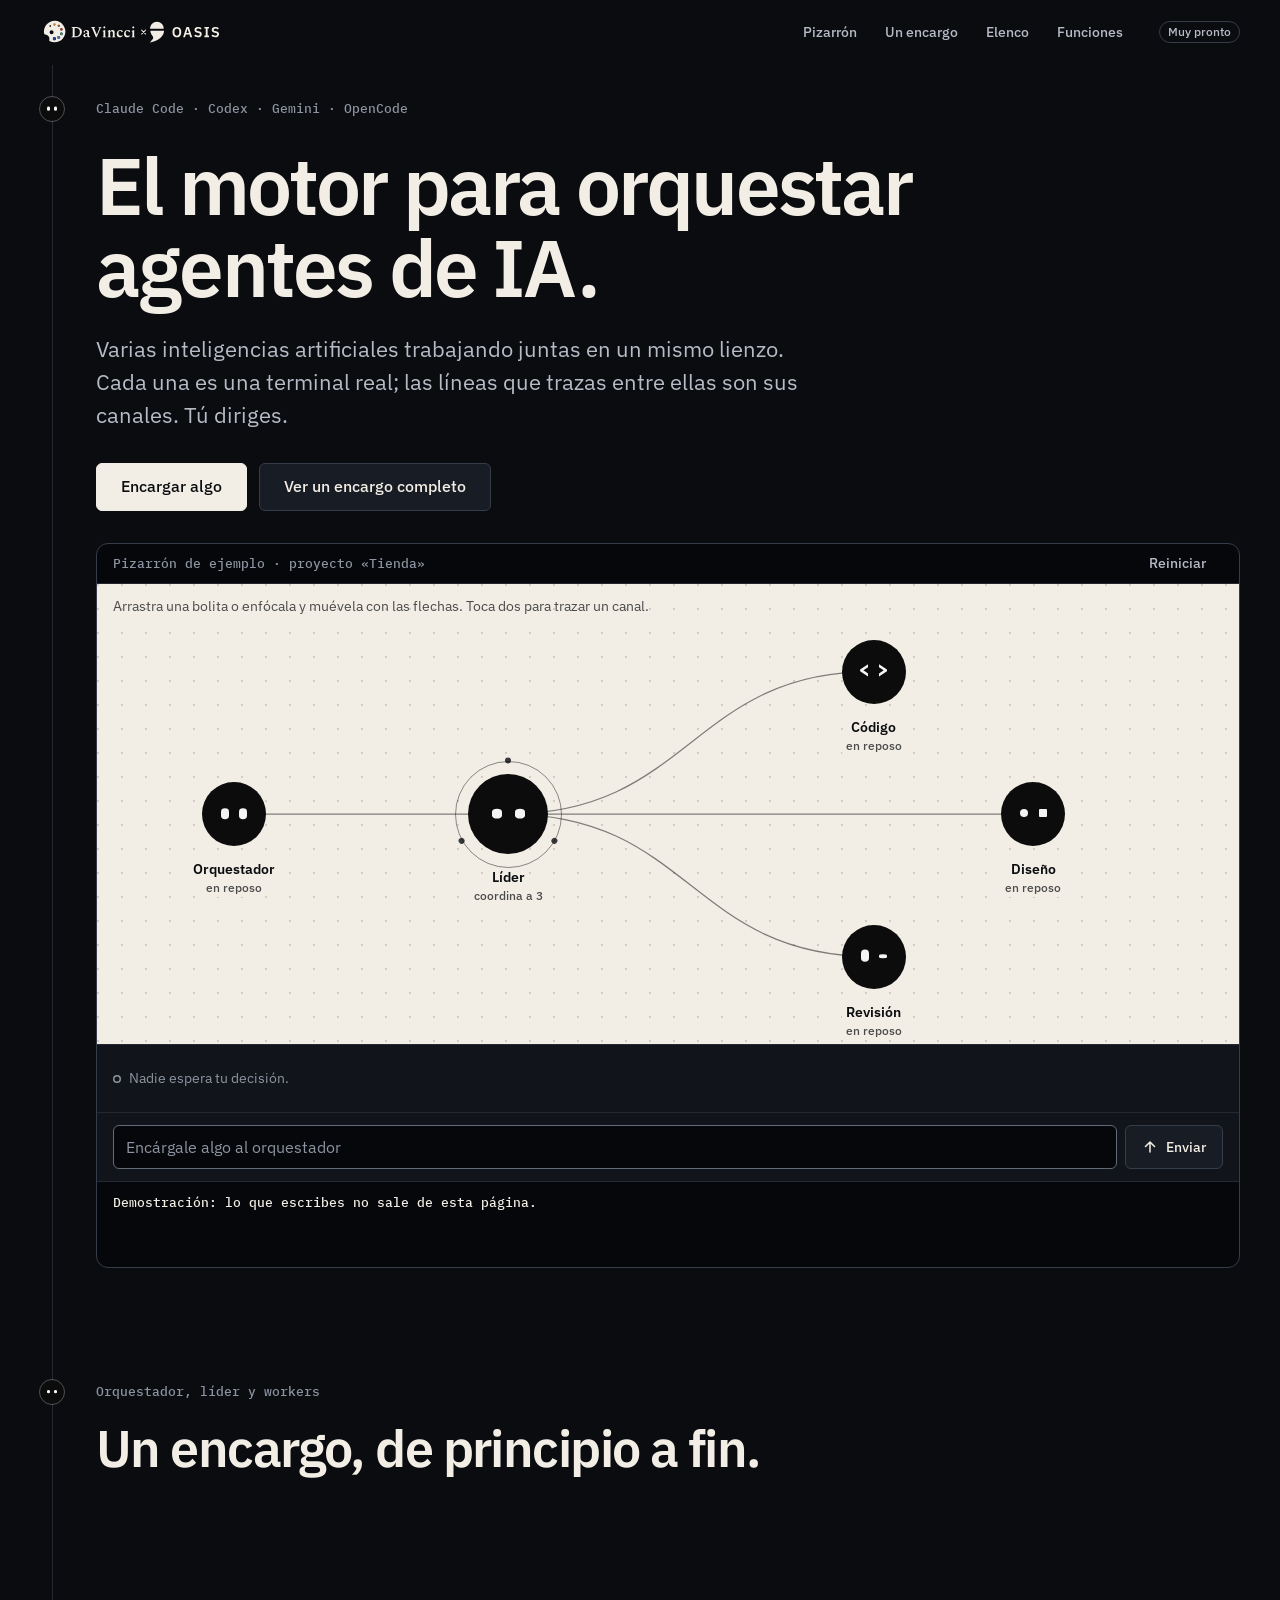
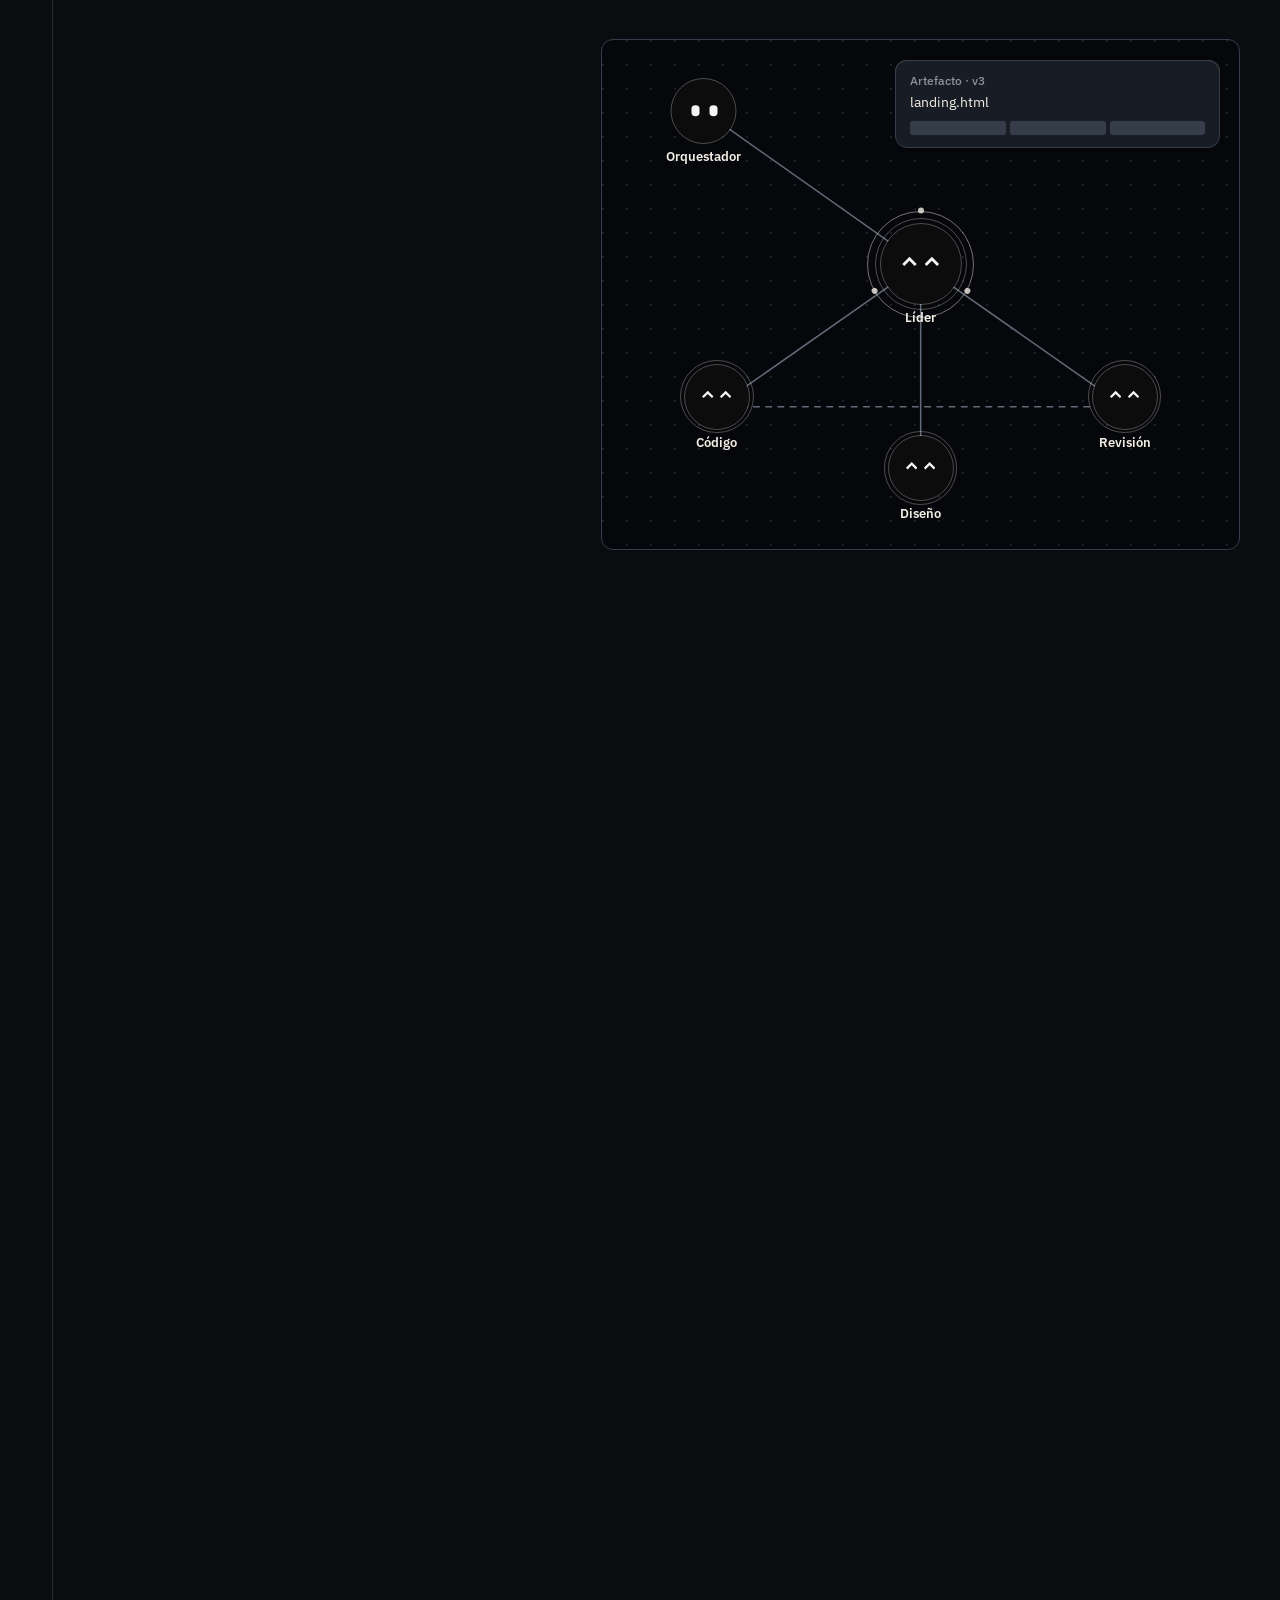
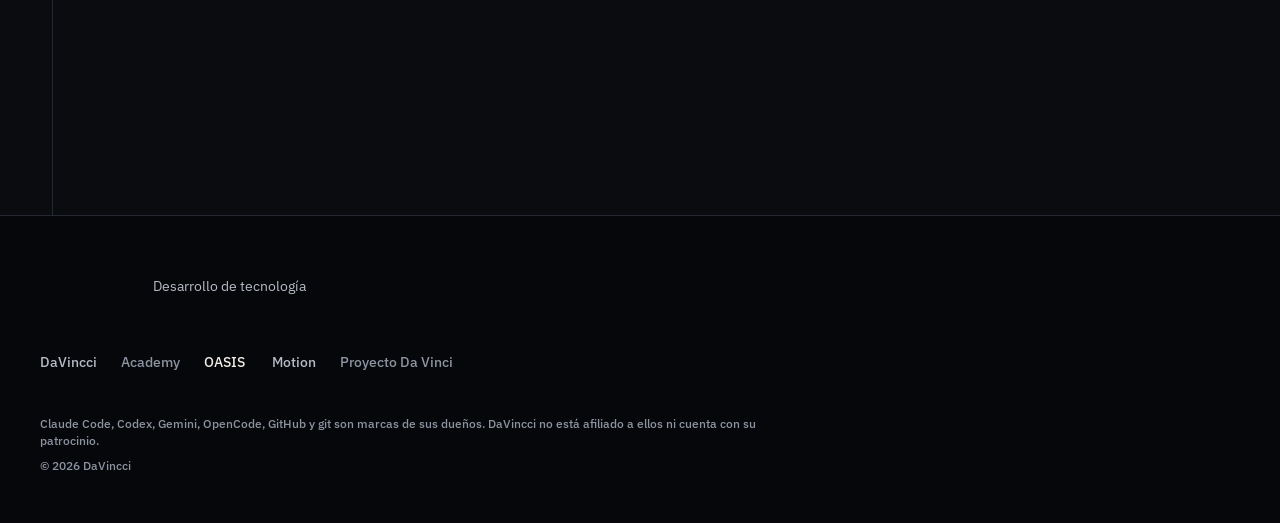
==== commit 999bf443: "Landing de oasis.davincci.tech v2 (404 de marca)" ====
--- a/index.html
+++ b/index.html
@@ -71,31 +71,31 @@
         <div class="lienzo lienzo-crema" data-lienzo>
           <svg class="lineas" viewBox="0 0 100 100" preserveAspectRatio="none" aria-hidden="true" focusable="false">
             <g class="respaldo ancho"><path d="M12 50 36 50M36 50 68 19M36 50 82 50M36 50 68 81"/></g>
-            <g class="respaldo angosto"><path d="M50 13 50 42M50 42 18 77M50 42 50 82M50 42 82 77"/></g>
+            <g class="respaldo angosto"><path d="M50 18 50 42M50 42 18 77M50 42 50 82M50 42 82 77"/></g>
             <g data-hilos></g>
           </svg>
-          <button type="button" class="n n-orq" data-id="orq" data-nombre="Orquestador">
+          <button type="button" class="n n-orq" aria-describedby="pista-pizarron" data-id="orq" data-nombre="Orquestador">
             <span class="agentito" data-rol="general" data-animo="reposo" data-mira="puntero" aria-hidden="true"><span class="ag-orbe"></span><span class="ag-anillo"></span><span class="ag-cara"><span class="ag-mirada"><span class="ag-ojo"><i class="ag-parpado"></i></span><span class="ag-ojo"><i class="ag-parpado"></i></span></span></span></span>
             <span class="n-nombre">Orquestador</span><span class="n-estado" data-estado>en reposo</span>
           </button>
-          <button type="button" class="n n-lid" data-id="lid" data-nombre="Líder">
+          <button type="button" class="n n-lid" aria-describedby="pista-pizarron" data-id="lid" data-nombre="Líder">
             <span class="agentito jefe" data-rol="lider" data-animo="reposo" data-mira="puntero" aria-hidden="true"><span class="ag-orbita"><i></i><i></i><i></i></span><span class="ag-orbe"></span><span class="ag-anillo"></span><span class="ag-cara"><span class="ag-mirada"><span class="ag-ojo"><i class="ag-parpado"></i></span><span class="ag-ojo"><i class="ag-parpado"></i></span></span></span></span>
             <span class="n-nombre">Líder</span><span class="n-estado" data-estado>coordina a 3</span>
           </button>
-          <button type="button" class="n n-cod" data-id="cod" data-nombre="Código">
+          <button type="button" class="n n-cod" aria-describedby="pista-pizarron" data-id="cod" data-nombre="Código">
             <span class="agentito" data-rol="codigo" data-animo="reposo" data-mira="puntero" aria-hidden="true"><span class="ag-orbe"></span><span class="ag-anillo"></span><span class="ag-cara"><span class="ag-mirada"><span class="ag-ojo"><i class="ag-parpado"></i></span><span class="ag-ojo"><i class="ag-parpado"></i></span></span></span></span>
             <span class="n-nombre">Código</span><span class="n-estado" data-estado>en reposo</span>
           </button>
-          <button type="button" class="n n-dis" data-id="dis" data-nombre="Diseño">
+          <button type="button" class="n n-dis" aria-describedby="pista-pizarron" data-id="dis" data-nombre="Diseño">
             <span class="agentito" data-rol="diseno" data-animo="reposo" data-mira="puntero" aria-hidden="true"><span class="ag-orbe"></span><span class="ag-anillo"></span><span class="ag-cara"><span class="ag-mirada"><span class="ag-ojo"><i class="ag-parpado"></i></span><span class="ag-ojo"><i class="ag-parpado"></i></span></span></span></span>
             <span class="n-nombre">Diseño</span><span class="n-estado" data-estado>en reposo</span>
           </button>
-          <button type="button" class="n n-rev" data-id="rev" data-nombre="Revisión">
+          <button type="button" class="n n-rev" aria-describedby="pista-pizarron" data-id="rev" data-nombre="Revisión">
             <span class="agentito" data-rol="revision" data-animo="reposo" data-mira="puntero" aria-hidden="true"><span class="ag-orbe"></span><span class="ag-anillo"></span><span class="ag-cara"><span class="ag-mirada"><span class="ag-ojo"><i class="ag-parpado"></i></span><span class="ag-ojo"><i class="ag-parpado"></i></span></span></span></span>
             <span class="n-nombre">Revisión</span><span class="n-estado" data-estado>en reposo</span>
           </button>
 
-          <p class="pista cuerpo-s" data-pista>Arrastra una bolita. Toca dos para trazar un canal entre ellas.</p>
+          <p class="pista cuerpo-s" id="pista-pizarron" data-pista>Arrastra una bolita o enfócala y muévela con las flechas. Toca dos para trazar un canal.</p>
         </div>
 
         <div class="decision" data-decision data-pide="no" aria-live="polite">
--- a/comun/agentitos.css
+++ b/comun/agentitos.css
@@ -2,10 +2,10 @@
   --t: 68px;
   --ag-negro: #0c0c0c;
   --ag-ojo: #f4f4f4;
-  --ag-filo: rgba(255, 255, 255, 0.16);
+  --ag-filo: rgba(255, 255, 255, 0.28);
   --ag-trazo: color-mix(in srgb, currentColor 46%, transparent);
   --ag-aviso: #c4932f;
-  --ag-peligro: #d9826f;
+  --ag-peligro: #ee8573;
   --ag-abre: 1;
   position: relative;
   display: inline-block;
@@ -14,17 +14,21 @@
   height: var(--t);
   vertical-align: middle;
 }
+
+.ag-t24 { --t: 24px; } .ag-t28 { --t: 28px; } .ag-t30 { --t: 30px; } .ag-t32 { --t: 32px; } .ag-t36 { --t: 36px; } .ag-t40 { --t: 40px; } .ag-t44 { --t: 44px; } .ag-t46 { --t: 46px; } .ag-t48 { --t: 48px; } .ag-t56 { --t: 56px; } .ag-t64 { --t: 64px; } .ag-t68 { --t: 68px; } .ag-t72 { --t: 72px; } .ag-t84 { --t: 84px; } .ag-t96 { --t: 96px; } .ag-t128 { --t: 128px; } .ag-t190 { --t: 190px; }
+
+.ag-lienzo .agentito { --ag-filo: transparent; }
 .ag-orbe {
   position: absolute;
   inset: 0;
   border-radius: var(--ag-forma, 50%);
   background: var(--ag-negro);
-  box-shadow: 0 0 0 1px var(--ag-filo);
+  outline: 1px solid var(--ag-filo);
 }
 .ag-anillo {
   position: absolute;
   inset: calc(var(--t) * -0.075);
-  border: max(1px, calc(var(--t) * 0.022)) solid transparent;
+  border: 1px solid transparent;
   border-radius: var(--ag-forma-anillo, 50%);
 }
 .ag-cara { position: absolute; inset: 0; display: grid; place-items: center; }
@@ -48,6 +52,8 @@
 
 .agentito[data-rol='lider'] { --ag-abre: 0.62; }
 .ag-orbita { position: absolute; inset: calc(var(--t) * -0.17); border: 1px solid var(--ag-trazo); border-radius: 50%; }
+.ag-n1 { --n: 1; } .ag-n2 { --n: 2; } .ag-n3 { --n: 3; } .ag-n4 { --n: 4; } .ag-n5 { --n: 5; } .ag-n6 { --n: 6; } .ag-n7 { --n: 7; } .ag-n8 { --n: 8; }
+.ag-orbita i:nth-child(1) { --i: 0; } .ag-orbita i:nth-child(2) { --i: 1; } .ag-orbita i:nth-child(3) { --i: 2; } .ag-orbita i:nth-child(4) { --i: 3; } .ag-orbita i:nth-child(5) { --i: 4; } .ag-orbita i:nth-child(6) { --i: 5; } .ag-orbita i:nth-child(7) { --i: 6; } .ag-orbita i:nth-child(8) { --i: 7; }
 .ag-orbita i {
   --p: max(3px, calc(var(--t) * 0.075));
   position: absolute; left: 50%; top: 50%; width: var(--p); height: var(--p); margin: calc(var(--p) / -2);
@@ -97,6 +103,9 @@
 
 .agentito[data-rol='redactor'] .ag-mirada { gap: calc(var(--t) * 0.06); transform: translateY(-10%); }
 .agentito[data-rol='redactor'] .ag-ojo { width: calc(var(--t) * 0.13); height: calc(var(--t) * 0.13); }
+
+.agentito[data-rol='vigia'] { --ag-abre: 1; }
+.agentito[data-rol='vigia'] .ag-ojo { width: calc(var(--t) * 0.1); height: calc(var(--t) * 0.27); }
 .agentito[data-rol='redactor'] .ag-parpado { border-radius: 50% 50% 50% 0; }
 
 .agentito[data-animo='reposo']:is([data-rol='general'], :not([data-rol])) { --ag-abre: 0.84; }
@@ -111,11 +120,11 @@
 .agentito[data-animo='dormido'] .ag-parpado { opacity: 0.55; transform: scaleY(0.12); }
 
 .agentito:is([data-animo='error'], [data-animo='terminado']) .ag-mirada { align-items: center; gap: calc(var(--t) * 0.1); transform: none; }
-.agentito:is([data-animo='error'], [data-animo='terminado']) .ag-ojo { display: block; width: calc(var(--t) * 0.18); height: calc(var(--t) * 0.18); overflow: visible; }
-.agentito:is([data-animo='error'], [data-animo='terminado']) .ag-parpado { border-radius: 0; -webkit-mask: none; mask: none; transform: none; opacity: 1; }
-.agentito[data-animo='error'] .ag-parpado { clip-path: polygon(14% 0, 50% 36%, 86% 0, 100% 14%, 64% 50%, 100% 86%, 86% 100%, 50% 64%, 14% 100%, 0 86%, 36% 50%, 0 14%); }
+.agentito:is([data-animo='error'], [data-animo='terminado']) :is(.ag-ojo, .ag-ojo + .ag-ojo) { display: block; width: calc(var(--t) * 0.18); height: calc(var(--t) * 0.18); overflow: visible; }
+.agentito:is([data-animo='error'], [data-animo='terminado']) :is(.ag-ojo, .ag-ojo + .ag-ojo) .ag-parpado { border-radius: 0; -webkit-mask: none; mask: none; transform: none; opacity: 1; }
+.agentito[data-animo='error'] :is(.ag-ojo, .ag-ojo + .ag-ojo) .ag-parpado { clip-path: polygon(14% 0, 50% 36%, 86% 0, 100% 14%, 64% 50%, 100% 86%, 86% 100%, 50% 64%, 14% 100%, 0 86%, 36% 50%, 0 14%); }
 .agentito[data-animo='error'] .ag-anillo { border-color: var(--ag-peligro); }
-.agentito[data-animo='terminado'] .ag-parpado { clip-path: polygon(50% 16%, 100% 66%, 86% 80%, 50% 44%, 14% 80%, 0 66%); }
+.agentito[data-animo='terminado'] :is(.ag-ojo, .ag-ojo + .ag-ojo) .ag-parpado { clip-path: polygon(50% 16%, 100% 66%, 86% 80%, 50% 44%, 14% 80%, 0 66%); }
 .agentito[data-animo='terminado'] .ag-mirada { transform: translateY(-6%); }
 .agentito[data-animo='terminado'] .ag-anillo { border-color: color-mix(in srgb, currentColor 30%, transparent); }
 
--- a/comun/base.css
+++ b/comun/base.css
@@ -213,40 +213,44 @@
 .cierre .display-2 { max-width: 18ch; }
 .cierre .entrada { margin-top: var(--e-5); }
 .cierre .botones { margin-top: var(--e-6); display: flex; flex-wrap: wrap; align-items: center; gap: var(--e-3) var(--e-4); }
-.pie { background: var(--fondo-hundido); border-top: 1px solid var(--linea); padding: var(--e-7) 0 var(--e-7); }
-.pie .cont { display: grid; gap: var(--e-6); }
+
+.mov .rv { opacity: 0; transform: translateY(16px); transition: opacity var(--dur-4) var(--salida), transform var(--dur-4) var(--salida); transition-delay: var(--d, 0ms); }
+.mov .rv.in { opacity: 1; transform: none; }
+.rv.d1 { --d: 60ms; } .rv.d2 { --d: 120ms; } .rv.d3 { --d: 180ms; } .rv.d4 { --d: 240ms; }
+
+@media (prefers-reduced-motion: reduce) {
+  *, *::before, *::after { animation-duration: .001ms !important; animation-iteration-count: 1 !important; transition-duration: .001ms !important; transition-delay: 0s !important; scroll-behavior: auto !important; }
+}
+
+.agentito { --ag-filo: rgba(255, 255, 255, .28); --ag-aviso: var(--aviso); --ag-peligro: var(--error); color: var(--texto); }
+.agentito.t24 { --t: 24px; } .agentito.t40 { --t: 40px; } .agentito.t64 { --t: 64px; } .agentito.t96 { --t: 96px; }
+.ag-orbita { --n: 3; }
+.ag-orbita i:nth-child(1) { --i: 0; } .ag-orbita i:nth-child(2) { --i: 1; } .ag-orbita i:nth-child(3) { --i: 2; }
+
+.lienzo-crema .agentito { --ag-filo: transparent; --ag-aviso: var(--ocre); --ag-peligro: var(--sanguina); color: var(--fondo); }
+
+.menu-abierto { overflow: hidden; }
+.saltar { min-height: 44px; display: inline-flex; align-items: center; }
+
+.error-pagina { display: grid; justify-items: start; align-content: center; gap: var(--e-3); min-height: 62svh; padding-top: var(--e-8); padding-bottom: var(--e-8); }
+.error-pagina .agentito { margin-bottom: var(--e-4); }
+.error-pagina .dato { color: var(--texto-3); }
+.error-pagina .cuerpo { color: var(--texto-2); }
+.enlace-flecha { display: inline-flex; align-items: center; gap: 8px; min-height: 44px; color: var(--enlace); font-weight: 500; }
+.enlace-flecha svg { width: 16px; height: 16px; fill: none; stroke: currentColor; stroke-width: 1.5; stroke-linecap: round; stroke-linejoin: round; transition: transform var(--dur-1); }
+.enlace-flecha:hover svg { transform: translateX(3px); }
+
+.pie { background: var(--fondo-hundido); border-top: 1px solid var(--linea); padding: var(--e-7) 0; }
+.pie .cont { width: 100%; max-width: calc(var(--ancho) + 2 * var(--margen)); margin: 0 auto; padding: 0 var(--margen); display: grid; gap: var(--e-6); }
+.pie .cuerpo-s { font-size: .875rem; line-height: 1.5; color: var(--texto-2); }
+.pie .micro { margin: 0; font-size: .75rem; line-height: 1.4; font-weight: 500; color: var(--texto-3); }
 .pie-marca { display: flex; flex-wrap: wrap; align-items: center; gap: var(--e-3) var(--e-4); }
 .pie-marca a { display: inline-flex; align-items: center; min-height: 44px; }
 .pie-marca img { height: 28px; width: auto; }
 .pie-familia { display: flex; flex-wrap: wrap; gap: 0 var(--e-5); }
-.pie-familia a, .pie-familia span { display: inline-flex; align-items: center; min-height: 44px; font-size: .875rem; font-weight: 500; }
-.pie-familia a { color: var(--texto-2); transition: color var(--dur-1); }
+.pie-familia a, .pie-familia span { display: inline-flex; align-items: center; min-height: 44px; font-size: .875rem; font-weight: 500; text-decoration: none; }
+.pie-familia a { min-width: 44px; color: var(--texto-2); transition: color var(--dur-1); }
 .pie-familia a:hover { color: var(--texto); }
 .pie-familia a[aria-current] { color: var(--texto); }
 .pie-familia span { color: var(--texto-3); }
 .pie-legal { display: grid; gap: var(--e-2); max-width: 72ch; }
-
-.mov .rv { opacity: 0; transform: translateY(16px); transition: opacity var(--dur-4) var(--salida), transform var(--dur-4) var(--salida); transition-delay: var(--d, 0ms); }
-.mov .rv.in { opacity: 1; transform: none; }
-.rv.d1 { --d: 60ms; } .rv.d2 { --d: 120ms; } .rv.d3 { --d: 180ms; } .rv.d4 { --d: 240ms; }
-
-@media (prefers-reduced-motion: reduce) {
-  *, *::before, *::after { animation-duration: .001ms !important; animation-iteration-count: 1 !important; transition-duration: .001ms !important; transition-delay: 0s !important; scroll-behavior: auto !important; }
-}
-
-.agentito { --ag-filo: rgba(255, 255, 255, .28); --ag-aviso: var(--aviso); --ag-peligro: var(--error); color: var(--texto); }
-.agentito.t24 { --t: 24px; } .agentito.t40 { --t: 40px; } .agentito.t64 { --t: 64px; } .agentito.t96 { --t: 96px; }
-.ag-orbita { --n: 3; }
-.ag-orbita i:nth-child(1) { --i: 0; } .ag-orbita i:nth-child(2) { --i: 1; } .ag-orbita i:nth-child(3) { --i: 2; }
-
-.agentito:is([data-animo="error"], [data-animo="terminado"]) .ag-cara .ag-mirada .ag-ojo .ag-parpado { transform: none; border-radius: 0; opacity: 1; animation: none; -webkit-mask: none; mask: none; }
-.agentito[data-animo="terminado"] .ag-cara .ag-mirada .ag-ojo .ag-parpado { clip-path: polygon(50% 16%, 100% 66%, 86% 80%, 50% 44%, 14% 80%, 0 66%); }
-.agentito[data-animo="error"] .ag-cara .ag-mirada .ag-ojo .ag-parpado { clip-path: polygon(14% 0, 50% 36%, 86% 0, 100% 14%, 64% 50%, 100% 86%, 86% 100%, 50% 64%, 14% 100%, 0 86%, 36% 50%, 0 14%); }
-.agentito:is([data-animo="error"], [data-animo="terminado"]) .ag-cara .ag-mirada .ag-ojo { display: block; width: calc(var(--t) * .18); height: calc(var(--t) * .18); animation: none; transform: none; }
-.agentito:is([data-animo="error"], [data-animo="terminado"]) .ag-ojo::after { content: none; }
-
-.lienzo-crema .agentito { --ag-filo: transparent; --ag-aviso: var(--ocre); --ag-peligro: var(--sanguina); color: var(--fondo); }
-
-.menu-abierto { overflow: hidden; }
-.saltar { min-height: 44px; display: inline-flex; align-items: center; }
-.pie-familia a { min-width: 44px; }
--- a/oasis.css
+++ b/oasis.css
@@ -83,11 +83,11 @@
 
 @media (max-width: 759px) {
   .pizarron { --tn: 48px; }
-  .lienzo { height: 470px; }
+  .lienzo { height: 496px; }
   .n { min-width: 88px; padding: 12px 6px 4px; }
   .n .agentito { margin-bottom: 9px; }
   .n-lid { --tn: 56px; }
-  .n-orq { --x: 50%; --y: 15%; }
+  .n-orq { --x: 50%; --y: 20%; }
   .n-lid { --x: 50%; --y: 44%; }
   .n-cod { --x: 17%; --y: 76%; }
   .n-dis { --x: 50%; --y: 82%; }
@@ -222,7 +222,7 @@
 .bus-lista { display: flex; flex-wrap: wrap; gap: var(--e-2); padding: var(--e-3) var(--e-4); border-bottom: 1px solid var(--linea); }
 .bus-lista button { min-height: 44px; padding: 0 var(--e-3); border-radius: var(--r-1); background: none; border: 1px solid var(--linea-fuerte); color: var(--texto-2); transition: color var(--dur-1), border-color var(--dur-1), background-color var(--dur-1); }
 .bus-lista button:hover { color: var(--texto); border-color: var(--linea-control); }
-.bus-lista button[aria-pressed="true"] { color: var(--fondo); background: var(--crema); border-color: var(--crema); }
+.bus-lista button[aria-pressed="true"] { color: var(--crema); background: var(--sup-2); border-color: var(--linea-fuerte); box-shadow: inset 0 -2px 0 var(--firma); }
 .bus-salida { padding: var(--e-4); display: grid; gap: var(--e-3); min-height: 236px; align-content: start; }
 .bus-salida pre { margin: 0; white-space: pre-wrap; overflow-wrap: anywhere; color: var(--texto); font-size: .8125rem; line-height: 1.6; }
 
